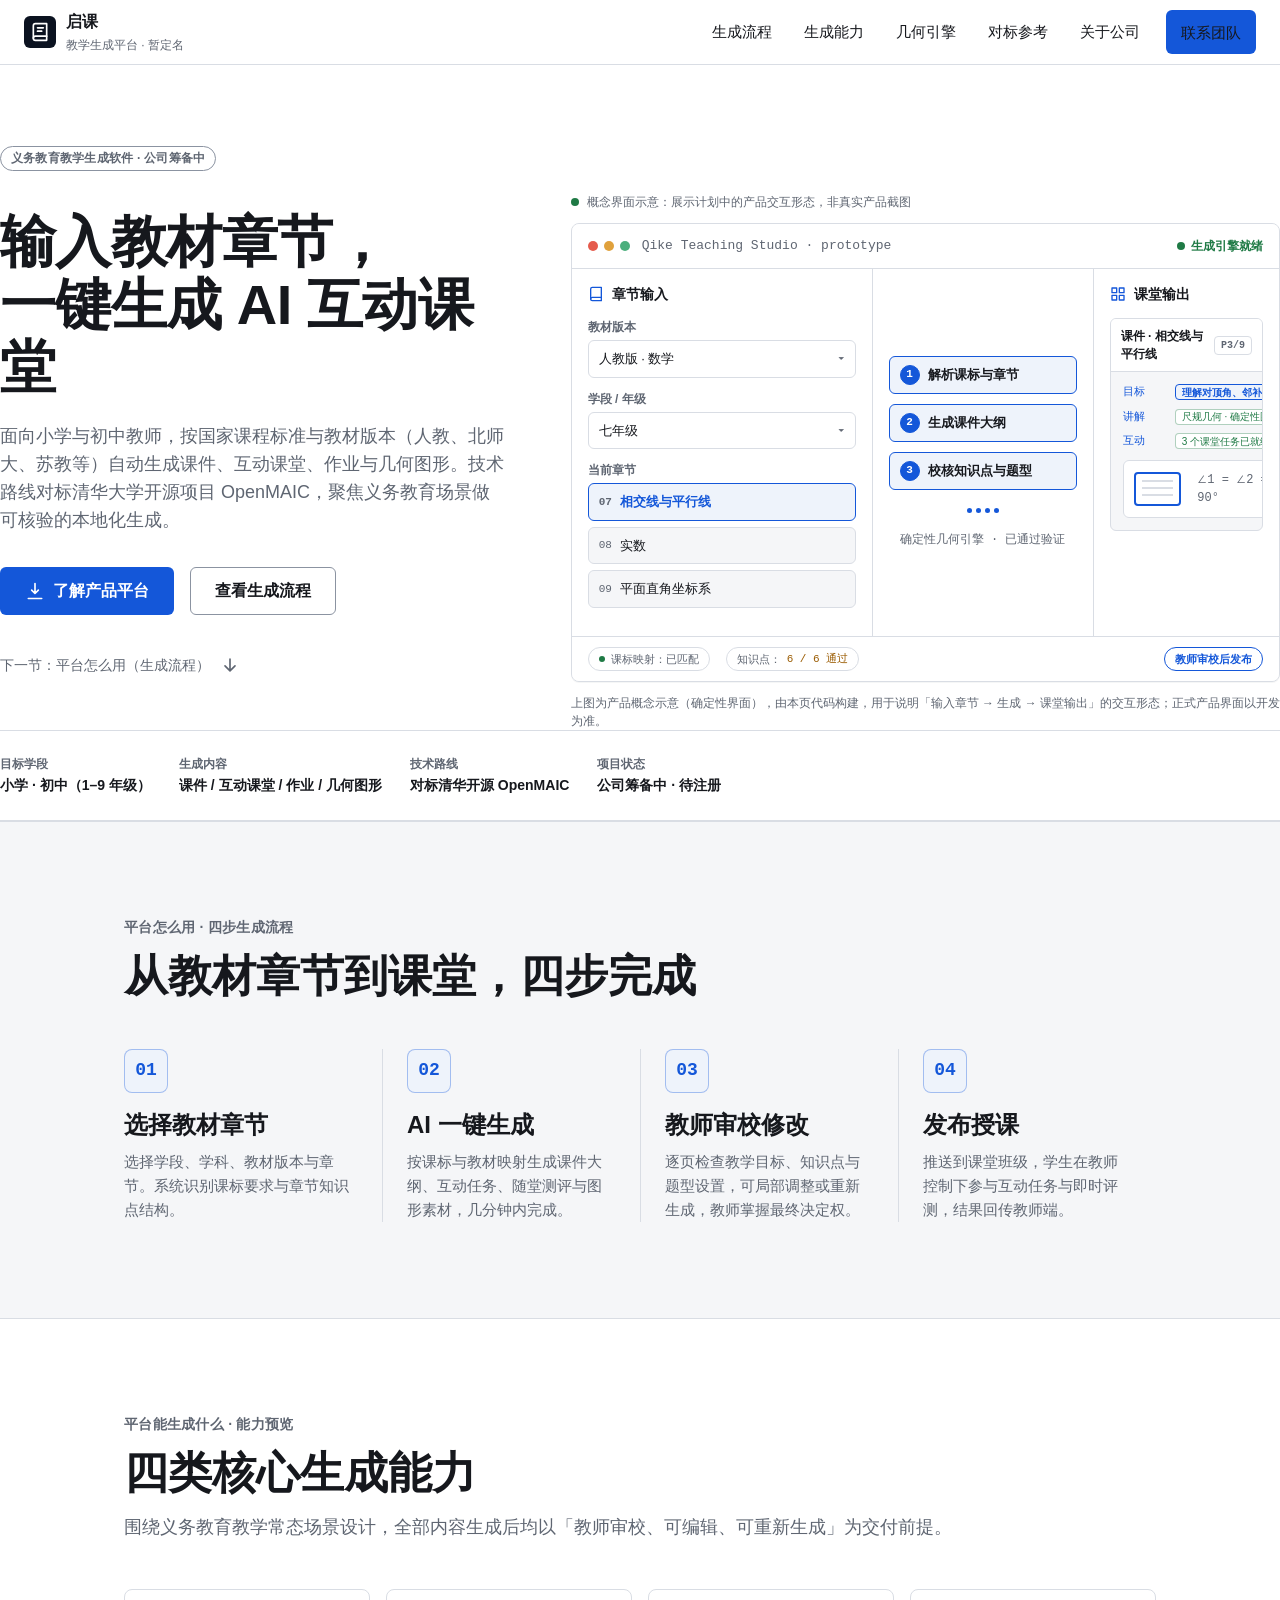
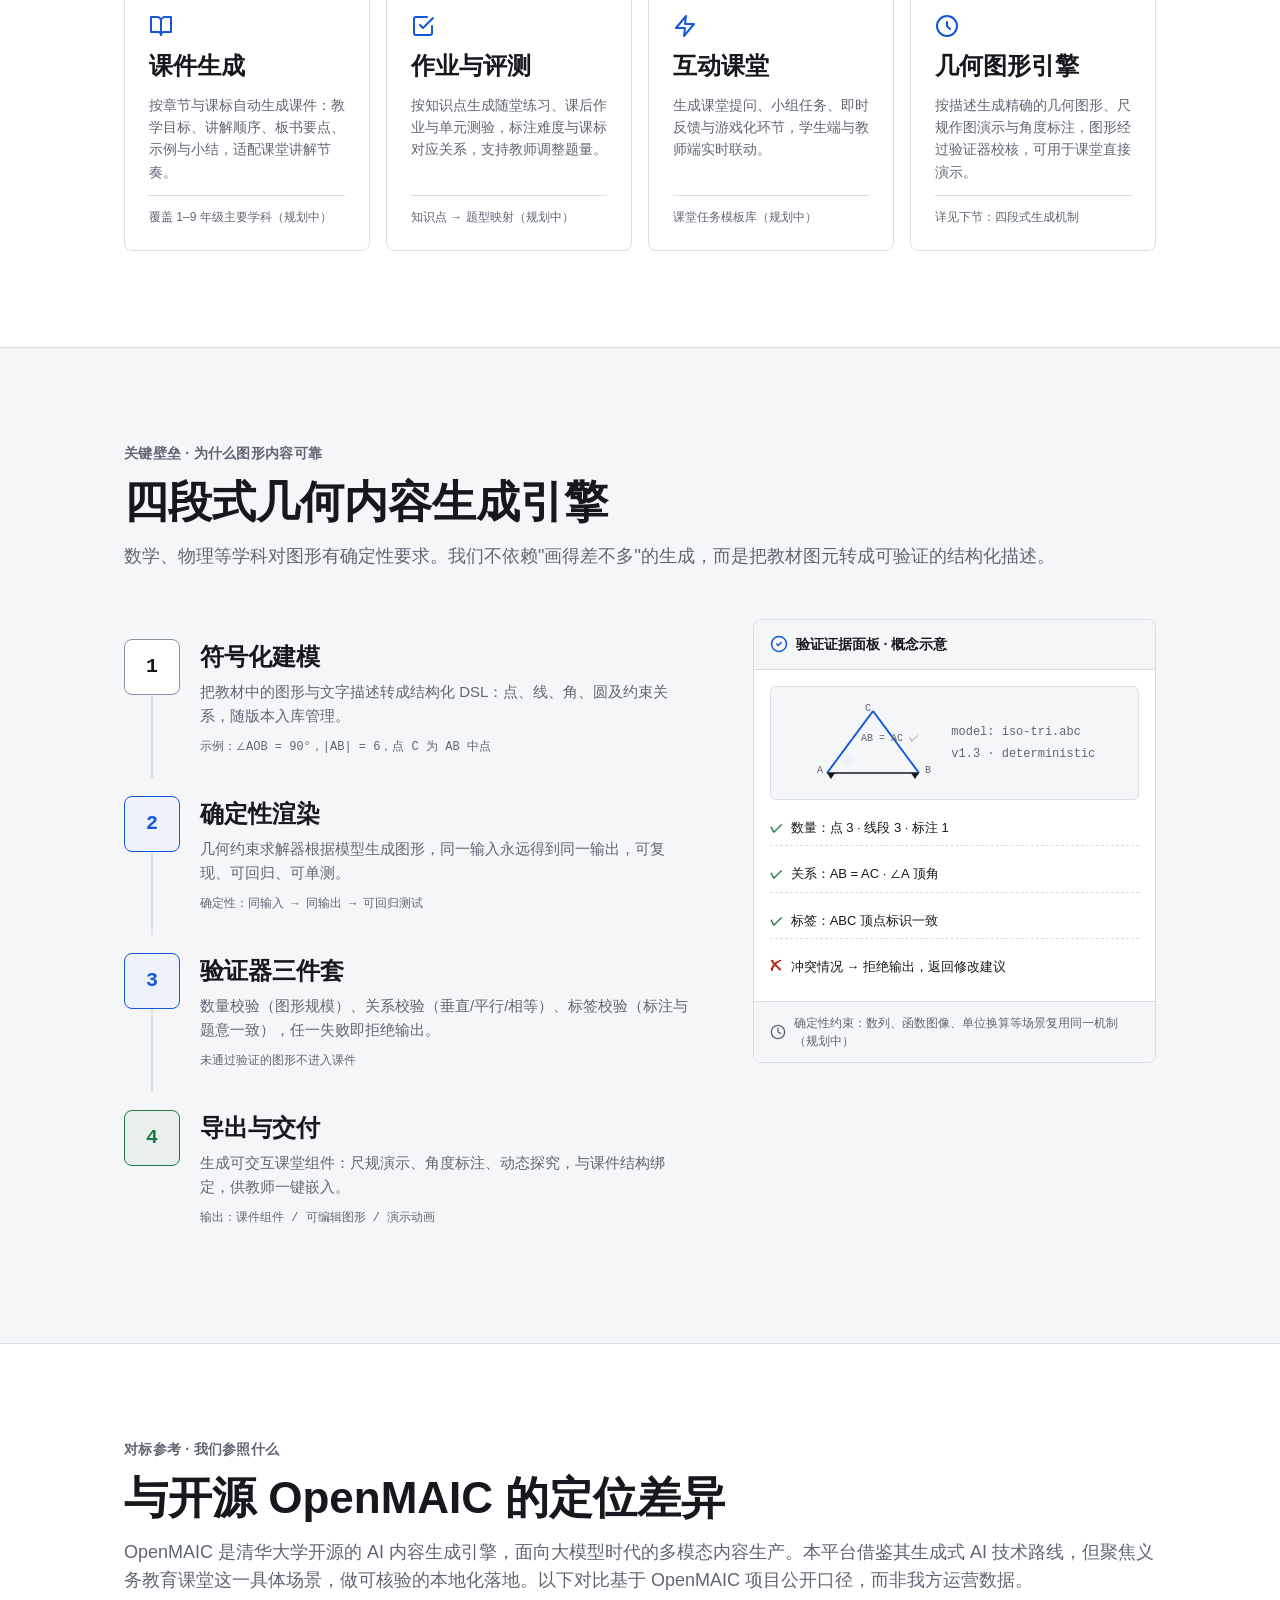
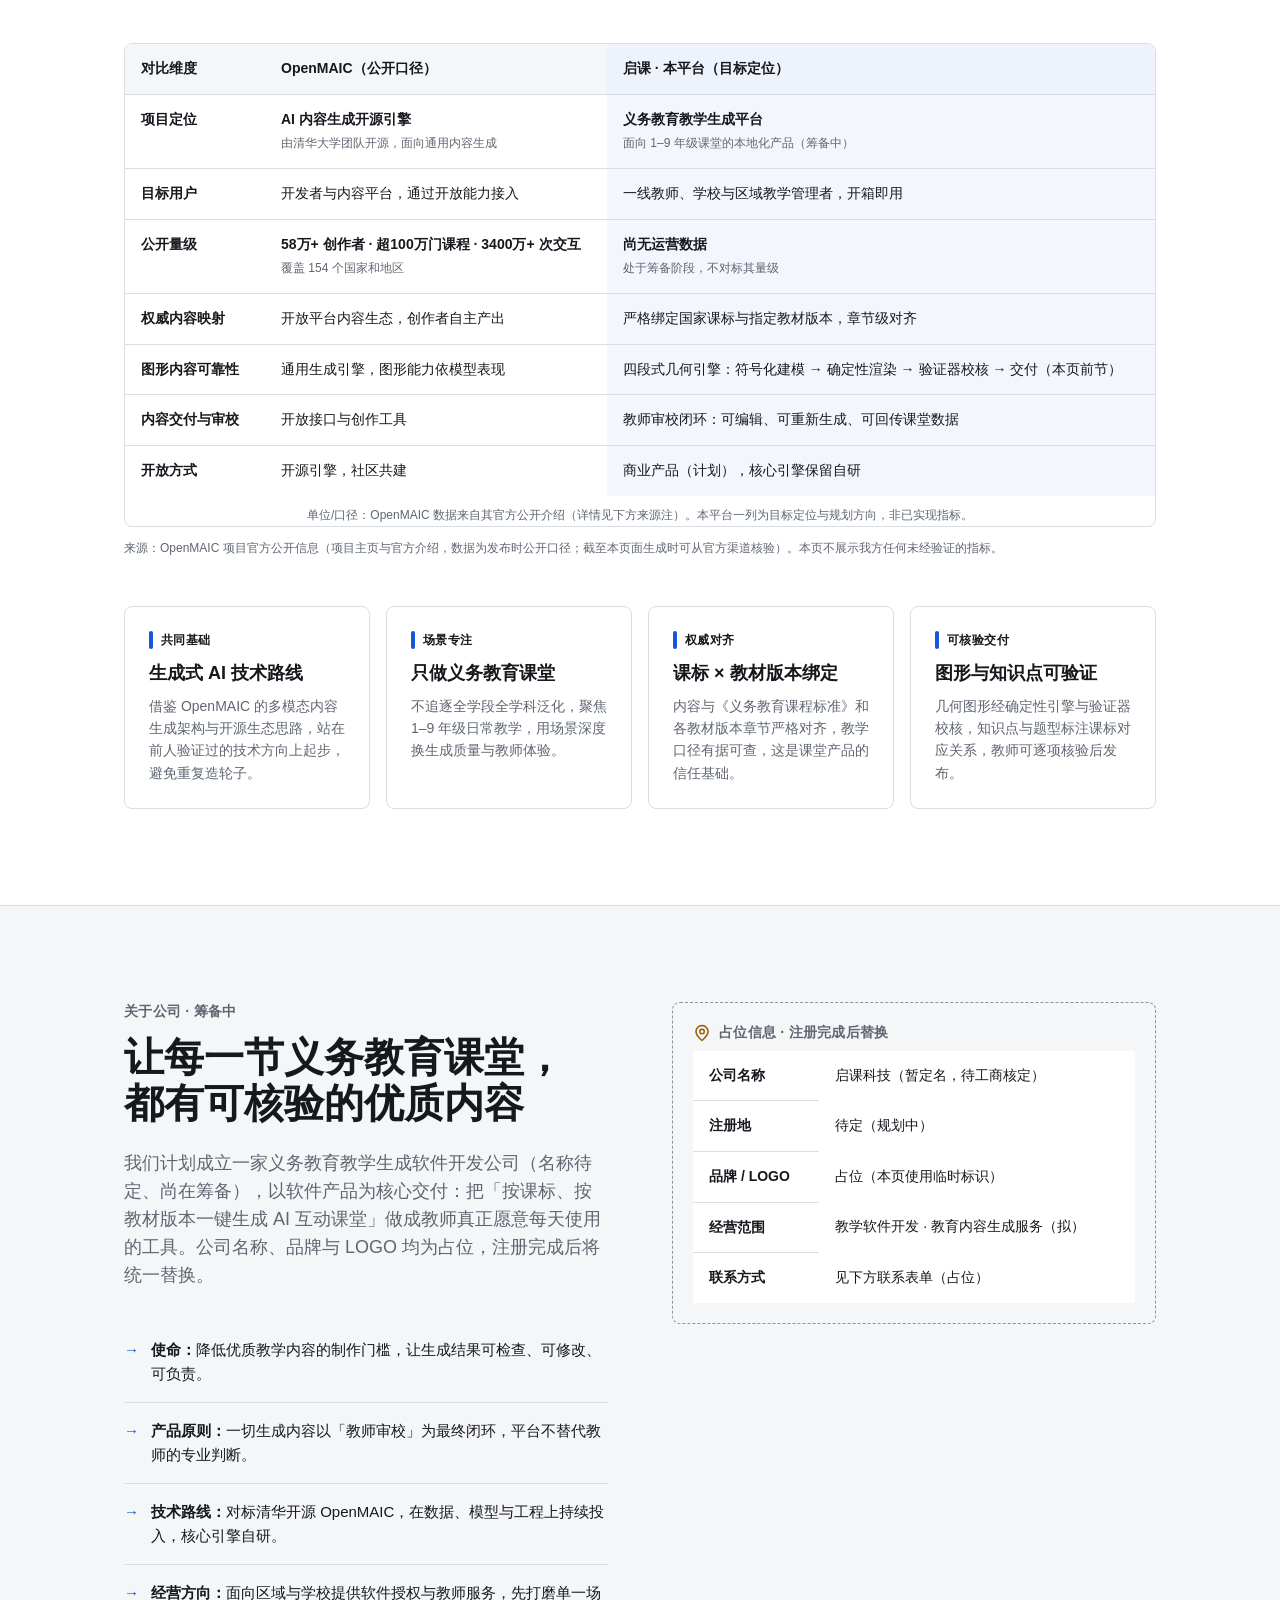
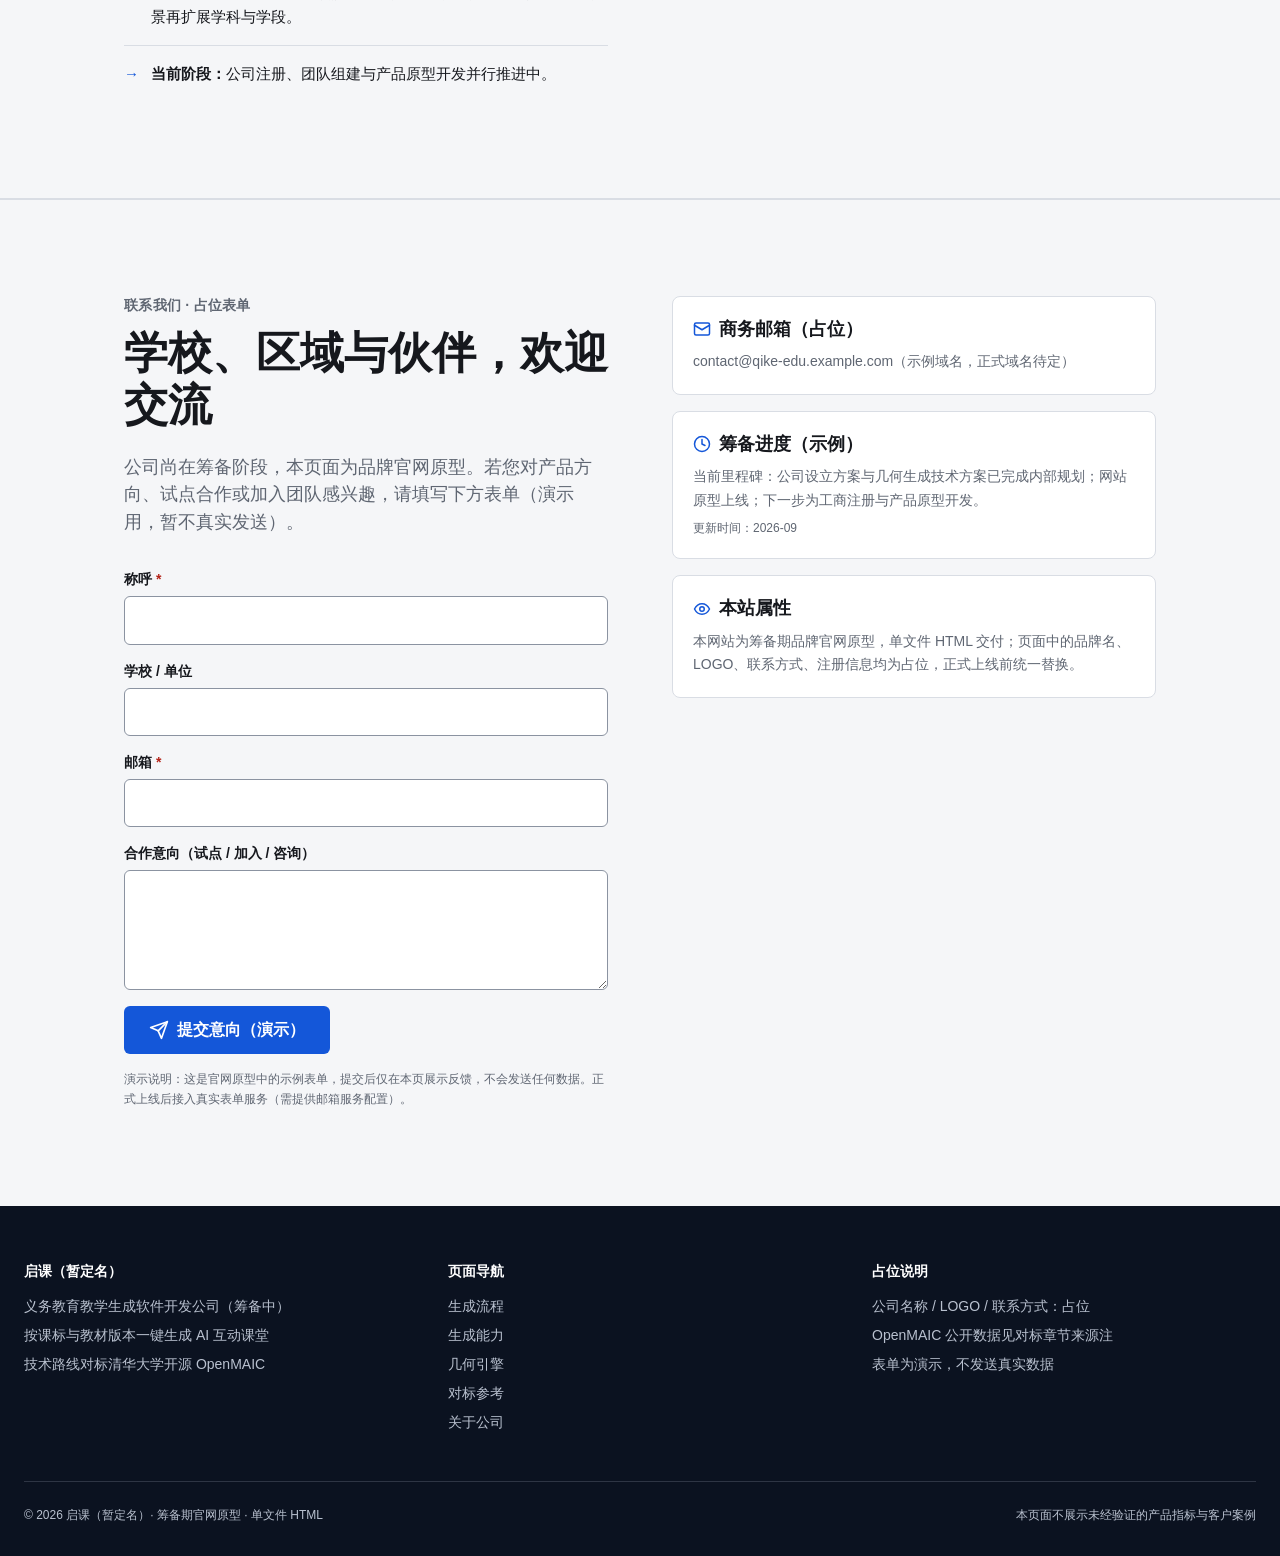
==== src/index.html @ 184b1b46 "Add website: responsive education content generation company homepage (single-file HTML)" ====
<!DOCTYPE html>
<html lang="zh-CN">
<head>
<meta charset="utf-8">
<meta name="viewport" content="width=device-width, initial-scale=1">
<meta name="description" content="面向义务教育阶段的教学生成软件公司（筹备中）：按课标与教材版本一键生成 AI 互动课堂与教学内容，对标清华大学开源 OpenMAIC。本页面为公司品牌官网原型。">
<link rel="icon" href="[data-uri]">
<title>启课 · 义务教育教学生成平台（暂定名）</title>
<style>
/* ============================================================
   科技证据风 · Technology Evidence System
   浅色表面 / 深色文字 / 单一行动色 / 4px 刻度 / 圆角<=8px
   ============================================================ */
:root{
  --canvas:#ffffff;
  --canvas-subtle:#f5f6f8;
  --canvas-tint:#eef3fb;
  --canvas-inverse:#0b1220;
  --text:#16181d;
  --text-muted:#5f6672;
  --text-inverse:#ffffff;
  --line:#d9dde4;
  --line-strong:#8b93a1;
  --action:#1457d9;
  --action-hover:#0f47b7;
  --focus:#005fcc;
  --info:#1769aa;
  --success:#1f7a45;
  --danger:#b42318;
  --warning:#9a5b00;
  --reading:720px;
  --content:1080px;
  --wide:1280px;
  --r-sm:4px;
  --r-md:8px;
  --mono:"SFMono-Regular",Consolas,"Liberation Mono",Menlo,monospace;
  --sans:-apple-system,BlinkMacSystemFont,"Segoe UI","PingFang SC","Hiragino Sans GB","Microsoft YaHei","Noto Sans SC",sans-serif;
}
*{box-sizing:border-box;}
html{scroll-behavior:smooth;}
html:focus-within{scroll-behavior:smooth;}
body{
  margin:0;
  font-family:var(--sans);
  font-size:16px;
  line-height:1.5;
  color:var(--text);
  background:var(--canvas);
  letter-spacing:0;
}
body.menu-locked{overflow:hidden;}
img,svg{display:block;max-width:100%;}
a{color:var(--action);text-decoration:underline;text-underline-offset:3px;}
a:hover{color:var(--action-hover);}
:focus-visible{outline:3px solid var(--focus);outline-offset:2px;border-radius:2px;}
.skip-link{
  position:absolute;left:16px;top:-64px;z-index:200;
  background:var(--canvas-inverse);color:var(--text-inverse);
  padding:12px 20px;border-radius:var(--r-sm);
  text-decoration:none;font-size:14px;font-weight:600;
}
.skip-link:focus{top:12px;color:var(--text-inverse);}
.container{width:100%;max-width:var(--content);margin:0 auto;padding:0 24px;}
.container-wide{width:100%;max-width:var(--wide);margin:0 auto;padding:0 24px;}
.container-reading{width:100%;max-width:var(--reading);margin:0 auto;padding:0 24px;}
section{scroll-margin-top:88px;}
.note-tag{
  display:inline-block;font-size:12px;line-height:1.4;font-weight:600;
  color:var(--text-muted);border:1px solid var(--line-strong);
  border-radius:999px;padding:3px 10px;letter-spacing:.02em;
}
h1,h2,h3,h4,p{margin:0;}
h1{font-size:56px;line-height:1.12;font-weight:700;letter-spacing:-.01em;}
h2{font-size:44px;line-height:1.16;font-weight:700;}
h3{font-size:24px;line-height:1.3;font-weight:600;}
h4{font-size:18px;line-height:1.4;font-weight:600;}
.lead{font-size:18px;line-height:1.55;color:var(--text-muted);}
.label{font-size:14px;line-height:1.4;font-weight:600;color:var(--text-muted);letter-spacing:.02em;}
.meta{font-size:14px;line-height:1.5;color:var(--text-muted);}
.footnote{font-size:12px;line-height:1.65;color:var(--text-muted);}
.section-head{margin-bottom:48px;}
.section-head .label{margin-bottom:12px;display:block;}
.btn{
  display:inline-flex;align-items:center;justify-content:center;gap:8px;
  min-height:48px;padding:12px 24px;border-radius:6px;
  font-size:16px;font-weight:600;line-height:1;
  text-decoration:none;cursor:pointer;border:1.5px solid transparent;
  transition:background-color .15s ease,border-color .15s ease,color .15s ease;
}
.btn-primary{background:var(--action);color:#fff;}
.btn-primary:hover{background:var(--action-hover);color:#fff;}
.btn-secondary{
  background:transparent;color:var(--text);border-color:var(--line-strong);
}
.btn-secondary:hover{border-color:var(--text);background:var(--canvas-subtle);color:var(--text);}
.btn:focus-visible{outline:3px solid var(--focus);outline-offset:2px;}
.btn[disabled]{opacity:.55;cursor:not-allowed;}
.icon{width:20px;height:20px;flex:none;}

/* ---------- 全局导航 ---------- */
.site-header{
  position:sticky;top:0;z-index:100;
  background:rgba(255,255,255,.92);
  border-bottom:1px solid var(--line);
  backdrop-filter:saturate(1.4) blur(6px);
}
.nav-row{display:flex;align-items:center;gap:24px;min-height:64px;}
.brand{display:inline-flex;align-items:center;gap:10px;text-decoration:none;color:var(--text);font-weight:700;font-size:16px;}
.brand-mark{width:32px;height:32px;border-radius:6px;background:var(--canvas-inverse);color:#fff;display:inline-flex;align-items:center;justify-content:center;flex:none;}
.brand .dash{display:block;font-size:12px;color:var(--text-muted);font-weight:500;margin-top:2px;}
.nav-links{display:flex;align-items:center;gap:4px;margin-left:auto;}
.nav-links a{
  display:inline-flex;align-items:center;min-height:44px;padding:0 14px;
  color:var(--text);text-decoration:none;font-size:15px;font-weight:500;border-radius:6px;
}
.nav-links a:hover{background:var(--canvas-subtle);color:var(--text);}
.nav-links a.current{color:var(--action);font-weight:600;}
.nav-cta{margin-left:8px;}
.nav-burger{
  display:none;margin-left:auto;width:44px;height:44px;align-items:center;justify-content:center;
  border:1px solid var(--line-strong);border-radius:6px;background:var(--canvas);cursor:pointer;
}
.nav-burger[aria-expanded="true"]{background:var(--canvas-subtle);}

/* ---------- Hero ---------- */
.hero{background:var(--canvas);border-bottom:1px solid var(--line);}
.hero-band{padding:80px 0 24px;}
.hero-kicker{margin-bottom:20px;}
.hero-grid{display:grid;grid-template-columns:minmax(0,5fr) minmax(0,7fr);gap:64px;align-items:start;}
.hero-copy h1{margin:20px 0 24px;}
.hero-copy .lead{max-width:540px;margin-bottom:32px;}
.hero-actions{display:flex;flex-wrap:wrap;gap:16px;margin-bottom:40px;}
.hero-next{
  display:flex;align-items:center;gap:10px;
  color:var(--text-muted);text-decoration:none;font-size:14px;font-weight:500;
}
.hero-next:hover{color:var(--action);}
.hero-next .icon{transition:transform .15s ease;}
.hero-next:hover .icon{transform:translateY(2px);}
.hero-facts{display:flex;flex-wrap:wrap;gap:12px 28px;padding-top:24px;border-top:1px solid var(--line);}
.fact-item .fact-k{font-size:12px;color:var(--text-muted);font-weight:600;}
.fact-item .fact-v{font-size:14px;font-weight:600;margin-top:2px;}

/* ---------- 概念工作台 ---------- */
.product-proof{margin-top:48px;}
.proof-note{
  display:flex;align-items:center;gap:8px;margin-bottom:12px;
  font-size:12px;color:var(--text-muted);
}
.proof-note .dot{width:8px;height:8px;border-radius:50%;background:var(--success);flex:none;}
.workbench{
  border:1px solid var(--line);border-radius:8px;overflow:hidden;
  background:var(--canvas-subtle);box-shadow:0 1px 0 rgba(22,24,29,.04);
}
.wb-titlebar{
  display:flex;align-items:center;gap:12px;padding:12px 16px;
  background:var(--canvas);border-bottom:1px solid var(--line);
}
.wb-dots{display:flex;gap:6px;}
.wb-dots i{width:10px;height:10px;border-radius:50%;background:var(--line);}
.wb-dots i:first-child{background:#e55b4c;}
.wb-dots i:nth-child(2){background:#e0a13c;}
.wb-dots i:nth-child(3){background:#4caf7d;}
.wb-title{font-size:13px;color:var(--text-muted);font-family:var(--mono);}
.wb-status{margin-left:auto;display:inline-flex;align-items:center;gap:6px;font-size:12px;font-weight:600;color:var(--success);}
.wb-status .dot{width:8px;height:8px;border-radius:50%;background:var(--success);}
.wb-body{display:grid;grid-template-columns:minmax(0,300px) minmax(0,220px) minmax(0,1fr);gap:1px;background:var(--line);}
.wb-pane{background:var(--canvas);padding:16px;min-width:0;}
.wb-pane h4{font-size:14px;margin-bottom:14px;display:flex;align-items:center;gap:8px;}
.wb-pane h4 .icon{width:16px;height:16px;color:var(--action);}
.field{margin-bottom:12px;}
.field label{display:block;font-size:12px;font-weight:600;color:var(--text-muted);margin-bottom:4px;}
.field .box{
  display:flex;align-items:center;justify-content:space-between;gap:8px;
  border:1px solid var(--line);border-radius:6px;padding:8px 10px;
  font-size:13px;background:var(--canvas);
}
.field .box .chev{color:var(--text-muted);font-family:var(--mono);}
.list-fill{display:flex;flex-direction:column;gap:6px;}
.list-fill .item{
  border:1px solid var(--line);border-radius:6px;padding:8px 10px;
  font-size:13px;display:flex;align-items:center;gap:8px;background:var(--canvas-subtle);
}
.list-fill .item.active{border-color:var(--action);background:var(--canvas-tint);font-weight:600;color:var(--action);}
.list-fill .item .num{font-family:var(--mono);font-size:11px;color:var(--text-muted);}
.wb-center{display:flex;flex-direction:column;justify-content:center;gap:10px;}
.gen-step{display:flex;align-items:center;gap:8px;font-size:13px;border:1.5px dashed var(--line-strong);border-radius:6px;padding:8px 10px;color:var(--text-muted);}
.gen-step.active{border-style:solid;border-color:var(--action);background:var(--canvas-tint);color:var(--text);font-weight:600;}
.gen-step .k{width:20px;height:20px;border-radius:50%;background:var(--canvas);border:1px solid var(--line-strong);display:inline-flex;align-items:center;justify-content:center;font-size:11px;font-family:var(--mono);flex:none;}
.gen-step.active .k{background:var(--action);border-color:var(--action);color:#fff;}
.gen-pulse{
  display:flex;align-items:center;justify-content:center;gap:4px;padding:8px 0;
}
.gen-pulse i{width:5px;height:5px;border-radius:50%;background:var(--action);animation:pl 1.2s infinite ease-in-out;}
.gen-pulse i:nth-child(2){animation-delay:.15s;}
.gen-pulse i:nth-child(3){animation-delay:.3s;}
.gen-pulse i:nth-child(4){animation-delay:.45s;}
@keyframes pl{0%,80%,100%{opacity:.25;transform:scale(.8);}40%{opacity:1;transform:scale(1.1);}}
.gen-spec{font-size:12px;color:var(--text-muted);display:flex;align-items:center;gap:6px;justify-content:center;font-family:var(--mono);}
.slide-card{border:1px solid var(--line);border-radius:6px;overflow:hidden;background:var(--canvas-subtle);}
.slide-head{display:flex;align-items:center;gap:8px;padding:8px 10px;border-bottom:1px solid var(--line);background:var(--canvas);font-size:12px;font-weight:600;}
.slide-head .tag{font-size:10px;font-family:var(--mono);color:var(--text-muted);border:1px solid var(--line);border-radius:4px;padding:1px 6px;margin-left:auto;}
.slide-body{padding:12px;display:grid;gap:8px;}
.slide-row{display:flex;align-items:center;gap:8px;font-size:12px;}
.slide-row .p{font-family:var(--mono);font-size:11px;color:var(--action);width:44px;flex:none;}
.slide-bar{flex:1;height:16px;border-radius:4px;display:flex;align-items:center;padding:0 6px;font-size:10px;color:var(--text-muted);border:1px solid var(--line);background:var(--canvas);overflow:hidden;white-space:nowrap;text-overflow:ellipsis;}
.slide-bar.ok{color:var(--success);border-color:rgba(31,122,69,.35);}
.slide-bar.act{border-color:var(--action);color:var(--action);font-weight:600;background:var(--canvas-tint);}
.slide-fig{margin-top:2px;border:1px solid var(--line);background:var(--canvas);border-radius:6px;padding:10px;display:flex;align-items:center;justify-content:center;gap:16px;}
.slide-fig .prim{width:52px;height:34px;border:2px solid var(--action);border-radius:4px;position:relative;}
.slide-fig .prim::after{content:"";position:absolute;left:6px;top:6px;right:6px;height:2px;background:var(--line);box-shadow:0 7px 0 var(--line),0 14px 0 var(--line);}
.slide-fig .angle{color:var(--text-muted);font-size:12px;font-family:var(--mono);}
.wb-foot{
  display:flex;align-items:center;gap:16px;padding:10px 16px;background:var(--canvas);
  border-top:1px solid var(--line);font-size:12px;color:var(--text-muted);
}
.wb-foot .pill{display:inline-flex;align-items:center;gap:6px;border:1px solid var(--line);border-radius:999px;padding:3px 10px;font-size:11px;}
.wb-foot .pill .ok-dot{width:6px;height:6px;border-radius:50%;background:var(--success);}
.wb-foot .pill .warn{color:var(--warning);font-family:var(--mono);}
.wb-foot .grow{flex:1;}
.proof-caption{margin-top:12px;font-size:12px;color:var(--text-muted);}

/* ---------- 通用 band ---------- */
.band{padding:96px 0;}
.band-subtle{background:var(--canvas-subtle);border-top:1px solid var(--line);border-bottom:1px solid var(--line);}
.band-inverse{background:var(--canvas-inverse);color:var(--text-inverse);}
.band-inverse .label,.band-inverse .meta,.band-inverse .lead,.band-inverse .footnote{color:#b9c1cf;}
.band-inverse h2{color:#fff;}

/* ---------- 工作流 ---------- */
.steps{display:grid;grid-template-columns:repeat(4,minmax(0,1fr));gap:0;counter-reset:step;}
.step{
  position:relative;padding:0 24px;border-left:1px solid var(--line);
}
.step:first-child{border-left:none;padding-left:0;}
.step .step-num{
  display:inline-flex;align-items:center;justify-content:center;
  width:44px;height:44px;border-radius:8px;background:var(--canvas-tint);
  border:1px solid rgba(20,87,217,.35);color:var(--action);
  font-size:18px;font-weight:700;font-family:var(--mono);margin-bottom:16px;
}
.step h3{margin:0 0 10px;}
.step p{margin:0;color:var(--text-muted);font-size:15px;line-height:1.6;}
.step-arrow{display:none;}

/* ---------- 能力卡 ---------- */
.cards{display:grid;grid-template-columns:repeat(4,minmax(0,1fr));gap:16px;}
.card{
  border:1px solid var(--line);border-radius:8px;background:var(--canvas);
  padding:24px;display:flex;flex-direction:column;gap:12px;
}
.card .icon{width:24px;height:24px;color:var(--action);}
.card h3{margin:0;}
.card p{margin:0;font-size:14px;line-height:1.6;color:var(--text-muted);flex:1;}
.card .card-meta{font-size:12px;color:var(--text-muted);border-top:1px solid var(--line);padding-top:12px;}

/* ---------- 几何引擎 ---------- */
.engine-grid{display:grid;grid-template-columns:minmax(0,7fr) minmax(0,5fr);gap:64px;align-items:start;}
.pipeline{display:flex;flex-direction:column;gap:0;}
.pipe{
  position:relative;display:grid;grid-template-columns:56px minmax(0,1fr);gap:20px;
  padding:20px 0;
}
.pipe::before{content:"";position:absolute;left:27px;top:56px;bottom:-2px;width:2px;background:var(--line);}
.pipe:last-child::before{display:none;}
.pipe .pn{
  width:56px;height:56px;border-radius:8px;background:var(--canvas);
  border:1.5px solid var(--line-strong);display:inline-flex;align-items:center;justify-content:center;
  font-size:20px;font-weight:700;font-family:var(--mono);color:var(--text);z-index:1;
}
.pipe .pn.ok{border-color:var(--success);color:var(--success);background:rgba(31,122,69,.06);}
.pipe .pn.sys{border-color:var(--action);color:var(--action);background:var(--canvas-tint);}
.pipe h3{margin:2px 0 8px;}
.pipe p{margin:0;color:var(--text-muted);font-size:15px;line-height:1.6;max-width:520px;}
.pipe .pipe-meta{margin-top:10px;font-size:12px;color:var(--text-muted);font-family:var(--mono);}
.evidence-panel{
  border:1px solid var(--line);border-radius:8px;overflow:hidden;background:var(--canvas);
}
.evidence-panel .ep-head{
  display:flex;align-items:center;gap:8px;padding:14px 16px;border-bottom:1px solid var(--line);
  background:var(--canvas-subtle);font-size:14px;font-weight:600;
}
.evidence-panel .ep-head .icon{width:18px;height:18px;color:var(--action);}
.ep-body{padding:16px;display:flex;flex-direction:column;gap:10px;}
.geo-demo{border:1px solid var(--line);border-radius:6px;background:var(--canvas-subtle);padding:14px;display:flex;align-items:center;justify-content:center;gap:18px;}
.geo-demo svg{flex:none;}
.geo-meta{font-family:var(--mono);font-size:12px;color:var(--text-muted);display:flex;flex-direction:column;gap:4px;}
.geo-check{display:flex;align-items:center;gap:8px;font-size:13px;padding:8px 0;border-bottom:1px dashed var(--line);}
.geo-check:last-child{border-bottom:none;}
.geo-check .ok{color:var(--success);font-weight:700;flex:none;}
.geo-check .ko{color:var(--danger);font-weight:700;flex:none;}
.ep-foot{padding:12px 16px;border-top:1px solid var(--line);background:var(--canvas-subtle);font-size:12px;color:var(--text-muted);display:flex;align-items:center;gap:8px;}

/* ---------- 基准对比 ---------- */
.compare-wrap{overflow-x:auto;border:1px solid var(--line);border-radius:8px;}
.compare{width:100%;border-collapse:collapse;min-width:860px;background:var(--canvas);}
.compare th,.compare td{
  padding:14px 16px;text-align:left;vertical-align:top;
  border-bottom:1px solid var(--line);font-size:14px;line-height:1.55;
}
.compare thead th{background:var(--canvas-subtle);font-weight:600;font-size:14px;}
.compare thead th.col-diff{background:var(--canvas-tint);}
.compare td.dim{font-weight:600;color:var(--text);width:140px;background:var(--canvas-subtle);}
.compare tbody tr:last-child th,.compare tbody tr:last-child td{border-bottom:none;}
.compare td.col-diff{background:rgba(20,87,217,.05);}
.compare .cmp-name{display:block;font-weight:600;margin-bottom:2px;}
.compare .cmp-tag{font-size:12px;color:var(--text-muted);font-weight:500;}
.scroll-hint{display:none;font-size:12px;color:var(--text-muted);margin-top:10px;}
.compare-src{margin-top:12px;}

/* ---------- 差异化四列 ---------- */
.diff-grid{display:grid;grid-template-columns:repeat(4,minmax(0,1fr));gap:16px;margin-top:48px;}
.diff-card{border:1px solid var(--line);border-radius:8px;padding:24px;background:var(--canvas);}
.diff-card .diff-k{font-size:12px;font-weight:700;letter-spacing:.04em;margin-bottom:12px;display:flex;align-items:center;gap:8px;}
.diff-card .diff-k .bar{width:4px;height:18px;border-radius:2px;background:var(--action);}
.diff-card h4{margin:0 0 8px;}
.diff-card p{margin:0;font-size:14px;line-height:1.6;color:var(--text-muted);}

/* ---------- 公司 band ---------- */
.company-band{padding:96px 0;}
.company-grid{display:grid;grid-template-columns:minmax(0,6fr) minmax(0,6fr);gap:64px;}
.company-copy .lead{margin-bottom:32px;}
.pill-list{list-style:none;margin:0;padding:0;display:flex;flex-direction:column;gap:0;}
.pill-list li{
  display:flex;gap:12px;padding:16px 0;border-bottom:1px solid var(--line);
  font-size:15px;line-height:1.6;
}
.pill-list li:last-child{border-bottom:none;}
.pill-list .mark{color:var(--action);font-weight:700;flex:none;}
.pill-list b{font-weight:600;}
.place-box{border:1px dashed var(--line-strong);border-radius:8px;padding:20px;background:var(--canvas-subtle);}
.place-box .label{margin-bottom:8px;display:flex;align-items:center;gap:8px;}
.place-box .icon{width:18px;height:18px;color:var(--warning);}

/* ---------- 联系 ---------- */
.contact-band{background:var(--canvas-subtle);border-top:1px solid var(--line);}
.contact-grid{display:grid;grid-template-columns:minmax(0,6fr) minmax(0,6fr);gap:64px;align-items:start;}
.form{display:flex;flex-direction:column;gap:16px;}
.f-group{display:flex;flex-direction:column;gap:6px;}
.f-group label{font-size:14px;font-weight:600;}
.f-group .req{color:var(--danger);}
.f-group input,.f-group textarea{
  width:100%;font-family:var(--sans);font-size:16px;line-height:1.4;
  padding:12px 14px;border:1.5px solid var(--line-strong);border-radius:6px;
  background:var(--canvas);color:var(--text);min-height:48px;
}
.f-group textarea{min-height:120px;resize:vertical;}
.f-group input:focus,.f-group textarea:focus{outline:none;border-color:var(--focus);box-shadow:0 0 0 3px rgba(0,95,204,.18);}
.f-group .err-msg{display:none;font-size:13px;color:var(--danger);}
.f-group.invalid input,.f-group.invalid textarea{border-color:var(--danger);}
.f-group.invalid .err-msg{display:block;}
.form-status[role="status"]{display:none;padding:14px 16px;border-radius:6px;font-size:14px;font-weight:600;}
.form-status.ok{display:block;background:rgba(31,122,69,.08);border:1px solid rgba(31,122,69,.4);color:var(--success);}
.form-status.err{display:block;background:rgba(180,35,24,.07);border:1px solid rgba(180,35,24,.4);color:var(--danger);}
.contact-aside{display:flex;flex-direction:column;gap:16px;}
.contact-card{border:1px solid var(--line);border-radius:8px;padding:20px;background:var(--canvas);}
.contact-card h4{margin:0 0 8px;display:flex;align-items:center;gap:8px;}
.contact-card .icon{width:18px;height:18px;color:var(--action);}
.contact-card p{margin:0;font-size:14px;color:var(--text-muted);line-height:1.7;}
.contact-card .mono{font-family:var(--mono);color:var(--text);}

/* ---------- footer ---------- */
.site-footer{background:var(--canvas-inverse);color:#b9c1cf;padding:56px 0 32px;font-size:14px;}
.site-footer .f-grid{display:grid;grid-template-columns:repeat(3,minmax(0,1fr));gap:40px;}
.site-footer h4{color:#fff;margin:0 0 14px;font-size:14px;}
.site-footer ul{list-style:none;margin:0;padding:0;display:flex;flex-direction:column;gap:8px;}
.site-footer a{color:#b9c1cf;text-decoration:none;}
.site-footer a:hover{color:#fff;}
.f-bottom{margin-top:48px;padding-top:24px;border-top:1px solid rgba(185,193,207,.2);display:flex;flex-wrap:wrap;gap:12px;justify-content:space-between;font-size:12px;}

/* ---------- 移动菜单 ---------- */
.mobile-menu{
  display:none;position:fixed;inset:64px 0 0 0;z-index:120;
  background:var(--canvas);border-top:1px solid var(--line);
  overflow-y:auto;padding:24px;
}
.mobile-menu.open{display:grid;gap:4px;align-content:start;}
.mobile-menu a{
  display:flex;align-items:center;min-height:48px;padding:0 12px;border-radius:6px;
  font-size:17px;font-weight:600;color:var(--text);text-decoration:none;
}
.mobile-menu a:hover{background:var(--canvas-subtle);}
.mobile-menu .m-cta{margin-top:16px;}

/* ---------- 媒体查询 ---------- */
@media (max-width:1024px){
  .hero-grid{grid-template-columns:1fr;gap:40px;}
  .engine-grid{grid-template-columns:1fr;gap:40px;}
  .company-grid,.contact-grid{grid-template-columns:1fr;gap:48px;}
  .steps{grid-template-columns:repeat(2,minmax(0,1fr));row-gap:40px;}
  .step:nth-child(3){border-left:none;padding-left:0;}
  .cards{grid-template-columns:repeat(2,minmax(0,1fr));}
  .diff-grid{grid-template-columns:repeat(2,minmax(0,1fr));}
}
@media (max-width:767px){
  h1{font-size:40px;line-height:1.15;}
  h2{font-size:32px;line-height:1.2;}
  h3{font-size:20px;}
  .lead{font-size:17px;}
  .band{padding:72px 0;}
  .container,.container-wide{padding:0 20px;}
  .hero-band{padding:56px 0 0;}
  .hero-actions{flex-direction:column;align-items:stretch;}
  .hero-actions .btn{justify-content:center;}
  .nav-links{display:none;}
  .nav-burger{display:inline-flex;}
  .wb-body{grid-template-columns:1fr;}
  .wb-center{flex-direction:row;flex-wrap:wrap;justify-content:flex-start;}
  .gen-step{flex:1 1 46%;}
  .steps{grid-template-columns:1fr;row-gap:0;}
  .step{border-left:none;border-top:1px solid var(--line);padding:24px 0 0;margin-top:8px;}
  .step:first-child{border-top:none;margin-top:0;padding-top:0;}
  .step .step-num{width:40px;height:40px;font-size:16px;margin-bottom:12px;}
  .cards{grid-template-columns:1fr;}
  .diff-grid{grid-template-columns:1fr;margin-top:40px;}
  .scroll-hint{display:flex;align-items:center;gap:6px;}
  .compare th,.compare td{padding:12px;font-size:13px;}
  .compare td.dim{width:110px;}
  .contact-grid{gap:40px;}
  .site-footer .f-grid{grid-template-columns:1fr;gap:28px;}
}
@media (min-width:2560px){
  body{zoom:1.08;}
}
@media (prefers-reduced-motion:reduce){
  html{scroll-behavior:auto;}
  *,*::before,*::after{animation:none!important;transition:none!important;}
}
</style>
</head>
<body>
<a class="skip-link" href="#main">跳到主要内容</a>

<!-- ======================= 导航 ======================= -->
<header class="site-header">
  <div class="container-wide nav-row">
    <a class="brand" href="#hero" aria-label="启课（暂定品牌名）首页">
      <span class="brand-mark" aria-hidden="true">
        <svg width="20" height="20" viewBox="0 0 24 24" fill="none" stroke="currentColor" stroke-width="2" stroke-linecap="round" stroke-linejoin="round"><path d="M4 19.5A2.5 2.5 0 0 1 6.5 17H20"/><path d="M6.5 2H20v20H6.5A2.5 2.5 0 0 1 4 19.5v-15A2.5 2.5 0 0 1 6.5 2z"/><path d="M9 7h7M9 11h5"/></svg>
      </span>
      <span>启课<span class="dash">教学生成平台 · 暂定名</span></span>
    </a>
    <nav class="nav-links" aria-label="主导航">
      <a href="#workflow">生成流程</a>
      <a href="#capabilities">生成能力</a>
      <a href="#geometry-engine">几何引擎</a>
      <a href="#benchmark">对标参考</a>
      <a href="#company">关于公司</a>
      <a class="btn btn-primary nav-cta" href="#contact">联系团队</a>
    </nav>
    <button class="nav-burger" id="nav-burger" aria-expanded="false" aria-controls="mobile-menu" aria-label="打开菜单">
      <svg width="22" height="22" viewBox="0 0 24 24" fill="none" stroke="currentColor" stroke-width="2" stroke-linecap="round"><path d="M4 7h16M4 12h16M4 17h16"/></svg>
    </button>
  </div>
</header>

<nav class="mobile-menu" id="mobile-menu" aria-label="移动端主导航" hidden>
  <a href="#workflow">生成流程</a>
  <a href="#capabilities">生成能力</a>
  <a href="#geometry-engine">几何引擎</a>
  <a href="#benchmark">对标参考</a>
  <a href="#company">关于公司</a>
  <a class="btn btn-primary m-cta" href="#contact">联系团队</a>
</nav>

<main id="main">
<!-- ======================= 1. Hero ======================= -->
<section class="hero" id="hero" aria-labelledby="hero-title">
  <div class="container-wide hero-band">
    <div class="hero-grid">
      <div class="hero-copy">
        <span class="note-tag hero-kicker">义务教育教学生成软件 · 公司筹备中</span>
        <h1 id="hero-title">输入教材章节，<br>一键生成 AI 互动课堂</h1>
        <p class="lead">面向小学与初中教师，按国家课程标准与教材版本（人教、北师大、苏教等）自动生成课件、互动课堂、作业与几何图形。技术路线对标清华大学开源项目 OpenMAIC，聚焦义务教育场景做可核验的本地化生成。</p>
        <div class="hero-actions">
          <a class="btn btn-primary" href="#capabilities">
            <svg class="icon" viewBox="0 0 24 24" fill="none" stroke="currentColor" stroke-width="2" stroke-linecap="round" stroke-linejoin="round" aria-hidden="true"><path d="M12 3v12m0 0l-4-4m4 4l4-4"/><path d="M4 21h16"/></svg>
            了解产品平台
          </a>
          <a class="btn btn-secondary" href="#workflow">查看生成流程</a>
        </div>
        <a class="hero-next" href="#workflow">
          下一节：平台怎么用（生成流程）
          <svg class="icon" viewBox="0 0 24 24" fill="none" stroke="currentColor" stroke-width="2" stroke-linecap="round" stroke-linejoin="round" aria-hidden="true"><path d="M12 5v14m0 0l-6-6m6 6l6-6"/></svg>
        </a>
      </div>
      <div class="product-proof">
        <p class="proof-note"><span class="dot" aria-hidden="true"></span>概念界面示意：展示计划中的产品交互形态，非真实产品截图</p>
        <div class="workbench" role="img" aria-label="概念界面示意：选择教材章节后一键生成课堂内容，分为章节输入、AI 生成、课堂输出三个面板">
          <div class="wb-titlebar">
            <span class="wb-dots" aria-hidden="true"><i></i><i></i><i></i></span>
            <span class="wb-title">Qike Teaching Studio · prototype</span>
            <span class="wb-status"><span class="dot" aria-hidden="true"></span>生成引擎就绪</span>
          </div>
          <div class="wb-body">
            <!-- 输入面板 -->
            <div class="wb-pane">
              <h4><svg class="icon" viewBox="0 0 24 24" fill="none" stroke="currentColor" stroke-width="2" stroke-linecap="round" stroke-linejoin="round" aria-hidden="true"><path d="M4 19.5A2.5 2.5 0 0 1 6.5 17H20"/><path d="M6.5 2H20v20H6.5A2.5 2.5 0 0 1 4 19.5v-15A2.5 2.5 0 0 1 6.5 2z"/></svg>章节输入</h4>
              <div class="field">
                <label for="demo-version">教材版本</label>
                <div class="box" id="demo-version">人教版 · 数学 <span class="chev">▾</span></div>
              </div>
              <div class="field">
                <label>学段 / 年级</label>
                <div class="box">七年级 <span class="chev">▾</span></div>
              </div>
              <div class="field">
                <label>当前章节</label>
                <div class="list-fill">
                  <span class="item active"><span class="num">07</span>相交线与平行线</span>
                  <span class="item"><span class="num">08</span>实数</span>
                  <span class="item"><span class="num">09</span>平面直角坐标系</span>
                </div>
              </div>
            </div>
            <!-- 生成面板 -->
            <div class="wb-pane wb-center">
              <div class="gen-step active"><span class="k" aria-hidden="true">1</span>解析课标与章节</div>
              <div class="gen-step active"><span class="k" aria-hidden="true">2</span>生成课件大纲</div>
              <div class="gen-step active"><span class="k" aria-hidden="true">3</span>校核知识点与题型</div>
              <div class="gen-pulse" aria-hidden="true"><i></i><i></i><i></i><i></i></div>
              <div class="gen-spec">确定性几何引擎 · 已通过验证</div>
            </div>
            <!-- 输出面板 -->
            <div class="wb-pane">
              <h4><svg class="icon" viewBox="0 0 24 24" fill="none" stroke="currentColor" stroke-width="2" stroke-linecap="round" stroke-linejoin="round" aria-hidden="true"><path d="M3 3h7v7H3zM14 3h7v7h-7zM14 14h7v7h-7zM3 14h7v7H3z"/></svg>课堂输出</h4>
              <div class="slide-card">
                <div class="slide-head">课件 · 相交线与平行线 <span class="tag">P3/9</span></div>
                <div class="slide-body">
                  <div class="slide-row"><span class="p">目标</span><span class="slide-bar act">理解对顶角、邻补角概念</span></div>
                  <div class="slide-row"><span class="p">讲解</span><span class="slide-bar ok">尺规几何 · 确定性图形</span></div>
                  <div class="slide-row"><span class="p">互动</span><span class="slide-bar ok">3 个课堂任务已就绪</span></div>
                  <div class="slide-fig" aria-label="几何图形示例：带直角的三角形与角度标注">
                    <span class="prim" aria-hidden="true"></span>
                    <span class="angle">∠1 = ∠2 = 90°</span>
                  </div>
                </div>
              </div>
            </div>
          </div>
          <div class="wb-foot">
            <span class="pill"><span class="ok-dot" aria-hidden="true"></span>课标映射：已匹配</span>
            <span class="pill">知识点：<span class="warn">6 / 6 通过</span></span>
            <span class="grow"></span>
            <span class="pill" style="border-color:var(--action);color:var(--action);font-weight:600;">教师审校后发布</span>
          </div>
        </div>
        <p class="proof-caption">上图为产品概念示意（确定性界面），由本页代码构建，用于说明「输入章节 → 生成 → 课堂输出」的交互形态；正式产品界面以开发为准。</p>
      </div>
    </div>
    <div class="hero-facts">
      <div class="fact-item"><div class="fact-k">目标学段</div><div class="fact-v">小学 · 初中（1–9 年级）</div></div>
      <div class="fact-item"><div class="fact-k">生成内容</div><div class="fact-v">课件 / 互动课堂 / 作业 / 几何图形</div></div>
      <div class="fact-item"><div class="fact-k">技术路线</div><div class="fact-v">对标清华开源 OpenMAIC</div></div>
      <div class="fact-item"><div class="fact-k">项目状态</div><div class="fact-v">公司筹备中 · 待注册</div></div>
    </div>
  </div>
</section>

<!-- ======================= 2. 工作流 ======================= -->
<section class="band band-subtle" id="workflow" aria-labelledby="wf-title">
  <div class="container">
    <div class="section-head">
      <span class="label">平台怎么用 · 四步生成流程</span>
      <h2 id="wf-title">从教材章节到课堂，四步完成</h2>
    </div>
    <div class="steps">
      <div class="step">
        <span class="step-num" aria-hidden="true">01</span>
        <h3>选择教材章节</h3>
        <p>选择学段、学科、教材版本与章节。系统识别课标要求与章节知识点结构。</p>
      </div>
      <div class="step">
        <span class="step-num" aria-hidden="true">02</span>
        <h3>AI 一键生成</h3>
        <p>按课标与教材映射生成课件大纲、互动任务、随堂测评与图形素材，几分钟内完成。</p>
      </div>
      <div class="step">
        <span class="step-num" aria-hidden="true">03</span>
        <h3>教师审校修改</h3>
        <p>逐页检查教学目标、知识点与题型设置，可局部调整或重新生成，教师掌握最终决定权。</p>
      </div>
      <div class="step">
        <span class="step-num" aria-hidden="true">04</span>
        <h3>发布授课</h3>
        <p>推送到课堂班级，学生在教师控制下参与互动任务与即时评测，结果回传教师端。</p>
      </div>
    </div>
  </div>
</section>

<!-- ======================= 3. 能力 ======================= -->
<section class="band" id="capabilities" aria-labelledby="cap-title">
  <div class="container">
    <div class="section-head">
      <span class="label">平台能生成什么 · 能力预览</span>
      <h2 id="cap-title">四类核心生成能力</h2>
      <p class="lead" style="margin-top:16px;">围绕义务教育教学常态场景设计，全部内容生成后均以「教师审校、可编辑、可重新生成」为交付前提。</p>
    </div>
    <div class="cards">
      <article class="card">
        <svg class="icon" viewBox="0 0 24 24" fill="none" stroke="currentColor" stroke-width="2" stroke-linecap="round" stroke-linejoin="round" aria-hidden="true"><path d="M2 3h6a4 4 0 0 1 4 4v14a3 3 0 0 0-3-3H2z"/><path d="M22 3h-6a4 4 0 0 0-4 4v14a3 3 0 0 1 3-3h7z"/></svg>
        <h3>课件生成</h3>
        <p>按章节与课标自动生成课件：教学目标、讲解顺序、板书要点、示例与小结，适配课堂讲解节奏。</p>
        <div class="card-meta">覆盖 1–9 年级主要学科（规划中）</div>
      </article>
      <article class="card">
        <svg class="icon" viewBox="0 0 24 24" fill="none" stroke="currentColor" stroke-width="2" stroke-linecap="round" stroke-linejoin="round" aria-hidden="true"><path d="M9 11l3 3L22 4"/><path d="M21 12v7a2 2 0 0 1-2 2H5a2 2 0 0 1-2-2V5a2 2 0 0 1 2-2h11"/></svg>
        <h3>作业与评测</h3>
        <p>按知识点生成随堂练习、课后作业与单元测验，标注难度与课标对应关系，支持教师调整题量。</p>
        <div class="card-meta">知识点 → 题型映射（规划中）</div>
      </article>
      <article class="card">
        <svg class="icon" viewBox="0 0 24 24" fill="none" stroke="currentColor" stroke-width="2" stroke-linecap="round" stroke-linejoin="round" aria-hidden="true"><path d="M13 2L3 14h9l-1 8 10-12h-9l1-8z"/></svg>
        <h3>互动课堂</h3>
        <p>生成课堂提问、小组任务、即时反馈与游戏化环节，学生端与教师端实时联动。</p>
        <div class="card-meta">课堂任务模板库（规划中）</div>
      </article>
      <article class="card">
        <svg class="icon" viewBox="0 0 24 24" fill="none" stroke="currentColor" stroke-width="2" stroke-linecap="round" stroke-linejoin="round" aria-hidden="true"><path d="M12 22a10 10 0 1 1 0-20 10 10 0 0 1 0 20z"/><path d="M12 8v4l3 3"/></svg>
        <h3>几何图形引擎</h3>
        <p>按描述生成精确的几何图形、尺规作图演示与角度标注，图形经过验证器校核，可用于课堂直接演示。</p>
        <div class="card-meta">详见下节：四段式生成机制</div>
      </article>
    </div>
  </div>
</section>

<!-- ======================= 4. 几何引擎 ======================= -->
<section class="band band-subtle" id="geometry-engine" aria-labelledby="geo-title">
  <div class="container">
    <div class="section-head">
      <span class="label">关键壁垒 · 为什么图形内容可靠</span>
      <h2 id="geo-title">四段式几何内容生成引擎</h2>
      <p class="lead" style="margin-top:16px;">数学、物理等学科对图形有确定性要求。我们不依赖"画得差不多"的生成，而是把教材图元转成可验证的结构化描述。</p>
    </div>
    <div class="engine-grid">
      <div class="pipeline">
        <div class="pipe">
          <span class="pn" aria-hidden="true">1</span>
          <div>
            <h3>符号化建模</h3>
            <p>把教材中的图形与文字描述转成结构化 DSL：点、线、角、圆及约束关系，随版本入库管理。</p>
            <div class="pipe-meta">示例：∠AOB = 90°，|AB| = 6，点 C 为 AB 中点</div>
          </div>
        </div>
        <div class="pipe">
          <span class="pn sys" aria-hidden="true">2</span>
          <div>
            <h3>确定性渲染</h3>
            <p>几何约束求解器根据模型生成图形，同一输入永远得到同一输出，可复现、可回归、可单测。</p>
            <div class="pipe-meta">确定性：同输入 → 同输出 → 可回归测试</div>
          </div>
        </div>
        <div class="pipe">
          <span class="pn sys" aria-hidden="true">3</span>
          <div>
            <h3>验证器三件套</h3>
            <p>数量校验（图形规模）、关系校验（垂直/平行/相等）、标签校验（标注与题意一致），任一失败即拒绝输出。</p>
            <div class="pipe-meta">未通过验证的图形不进入课件</div>
          </div>
        </div>
        <div class="pipe">
          <span class="pn ok" aria-hidden="true">4</span>
          <div>
            <h3>导出与交付</h3>
            <p>生成可交互课堂组件：尺规演示、角度标注、动态探究，与课件结构绑定，供教师一键嵌入。</p>
            <div class="pipe-meta">输出：课件组件 / 可编辑图形 / 演示动画</div>
          </div>
        </div>
      </div>
      <aside class="evidence-panel">
        <div class="ep-head"><svg class="icon" viewBox="0 0 24 24" fill="none" stroke="currentColor" stroke-width="2" stroke-linecap="round" stroke-linejoin="round" aria-hidden="true"><path d="M9 12l2 2 4-4"/><path d="M12 22a10 10 0 1 1 0-20 10 10 0 0 1 0 20z"/></svg>验证证据面板 · 概念示意</div>
        <div class="ep-body">
          <div class="geo-demo">
            <svg width="120" height="84" viewBox="0 0 120 84" role="img" aria-label="验证器示例：三角形 ABC，AB 与 AC 相等，标注为等腰三角形">
              <line x1="14" y1="72" x2="106" y2="72" stroke="#16181d" stroke-width="1.5"/>
              <line x1="14" y1="72" x2="60" y2="10" stroke="#1457d9" stroke-width="2"/>
              <line x1="106" y1="72" x2="60" y2="10" stroke="#1457d9" stroke-width="2"/>
              <circle cx="36" cy="58" r="6" fill="#eef3fb" stroke="none"/>
              <path d="M14 72 h8 l-4 6 z" fill="#16181d"/>
              <path d="M106 72 h-8 l4 6 z" fill="#16181d"/>
              <text x="4" y="72" font-size="10" font-family="Consolas,monospace" fill="#5f6672">A</text>
              <text x="112" y="72" font-size="10" font-family="Consolas,monospace" fill="#5f6672">B</text>
              <text x="52" y="10" font-size="10" font-family="Consolas,monospace" fill="#5f6672">C</text>
              <text x="48" y="40" font-size="10" font-family="Consolas,monospace" fill="#5f6672">AB = AC ✓</text>
            </svg>
            <div class="geo-meta">
              <span>model: iso-tri.abc</span>
              <span>v1.3 · deterministic</span>
            </div>
          </div>
          <div class="geo-check"><span class="ok" aria-hidden="true">✓</span>数量：点 3 · 线段 3 · 标注 1</div>
          <div class="geo-check"><span class="ok" aria-hidden="true">✓</span>关系：AB = AC · ∠A 顶角</div>
          <div class="geo-check"><span class="ok" aria-hidden="true">✓</span>标签：ABC 顶点标识一致</div>
          <div class="geo-check"><span class="ko" aria-hidden="true">✗</span>冲突情况 → 拒绝输出，返回修改建议</div>
        </div>
        <div class="ep-foot"><svg class="icon" style="width:16px;height:16px;" viewBox="0 0 24 24" fill="none" stroke="currentColor" stroke-width="2" stroke-linecap="round" stroke-linejoin="round" aria-hidden="true"><path d="M12 6v6l4 2"/><circle cx="12" cy="12" r="10"/></svg>确定性约束：数列、函数图像、单位换算等场景复用同一机制（规划中）</div>
      </aside>
    </div>
  </div>
</section>

<!-- ======================= 5. 对标参考 ======================= -->
<section class="band" id="benchmark" aria-labelledby="bench-title">
  <div class="container">
    <div class="section-head">
      <span class="label">对标参考 · 我们参照什么</span>
      <h2 id="bench-title">与开源 OpenMAIC 的定位差异</h2>
      <p class="lead" style="margin-top:16px;">OpenMAIC 是清华大学开源的 AI 内容生成引擎，面向大模型时代的多模态内容生产。本平台借鉴其生成式 AI 技术路线，但聚焦义务教育课堂这一具体场景，做可核验的本地化落地。以下对比基于 OpenMAIC 项目公开口径，而非我方运营数据。</p>
    </div>
    <div class="compare-wrap" tabindex="0" aria-label="OpenMAIC 与本平台对比表，可横向滚动">
      <table class="compare">
        <caption class="footnote" style="caption-side:bottom;padding:10px 16px 0;">单位/口径：OpenMAIC 数据来自其官方公开介绍（详情见下方来源注）。本平台一列为目标定位与规划方向，非已实现指标。</caption>
        <thead>
          <tr>
            <th scope="col" style="width:140px;">对比维度</th>
            <th scope="col">OpenMAIC（公开口径）</th>
            <th scope="col" class="col-diff">启课 · 本平台（目标定位）</th>
          </tr>
        </thead>
        <tbody>
          <tr>
            <th scope="row" class="dim">项目定位</th>
            <td><span class="cmp-name">AI 内容生成开源引擎</span><span class="cmp-tag">由清华大学团队开源，面向通用内容生成</span></td>
            <td class="col-diff"><span class="cmp-name">义务教育教学生成平台</span><span class="cmp-tag">面向 1–9 年级课堂的本地化产品（筹备中）</span></td>
          </tr>
          <tr>
            <th scope="row" class="dim">目标用户</th>
            <td>开发者与内容平台，通过开放能力接入</td>
            <td class="col-diff">一线教师、学校与区域教学管理者，开箱即用</td>
          </tr>
          <tr>
            <th scope="row" class="dim">公开量级</th>
            <td><span class="cmp-name">58万+ 创作者 · 超100万门课程 · 3400万+ 次交互</span><span class="cmp-tag">覆盖 154 个国家和地区</span></td>
            <td class="col-diff"><span class="cmp-name">尚无运营数据</span><span class="cmp-tag">处于筹备阶段，不对标其量级</span></td>
          </tr>
          <tr>
            <th scope="row" class="dim">权威内容映射</th>
            <td>开放平台内容生态，创作者自主产出</td>
            <td class="col-diff">严格绑定国家课标与指定教材版本，章节级对齐</td>
          </tr>
          <tr>
            <th scope="row" class="dim">图形内容可靠性</th>
            <td>通用生成引擎，图形能力依模型表现</td>
            <td class="col-diff">四段式几何引擎：符号化建模 → 确定性渲染 → 验证器校核 → 交付（本页前节）</td>
          </tr>
          <tr>
            <th scope="row" class="dim">内容交付与审校</th>
            <td>开放接口与创作工具</td>
            <td class="col-diff">教师审校闭环：可编辑、可重新生成、可回传课堂数据</td>
          </tr>
          <tr>
            <th scope="row" class="dim">开放方式</th>
            <td>开源引擎，社区共建</td>
            <td class="col-diff">商业产品（计划），核心引擎保留自研</td>
          </tr>
        </tbody>
      </table>
    </div>
    <p class="scroll-hint"><svg class="icon" style="width:16px;height:16px;" viewBox="0 0 24 24" fill="none" stroke="currentColor" stroke-width="2" stroke-linecap="round" stroke-linejoin="round" aria-hidden="true"><path d="M9 18l6-6-6-6"/></svg>表格较宽时可在本区域内左右滑动查看</p>
    <p class="footnote compare-src">来源：OpenMAIC 项目官方公开信息（项目主页与官方介绍，数据为发布时公开口径；截至本页面生成时可从官方渠道核验）。本页不展示我方任何未经验证的指标。</p>
    <div class="diff-grid">
      <div class="diff-card">
        <span class="diff-k"><span class="bar" aria-hidden="true"></span>共同基础</span>
        <h4>生成式 AI 技术路线</h4>
        <p>借鉴 OpenMAIC 的多模态内容生成架构与开源生态思路，站在前人验证过的技术方向上起步，避免重复造轮子。</p>
      </div>
      <div class="diff-card">
        <span class="diff-k"><span class="bar" aria-hidden="true"></span>场景专注</span>
        <h4>只做义务教育课堂</h4>
        <p>不追逐全学段全学科泛化，聚焦 1–9 年级日常教学，用场景深度换生成质量与教师体验。</p>
      </div>
      <div class="diff-card">
        <span class="diff-k"><span class="bar" aria-hidden="true"></span>权威对齐</span>
        <h4>课标 × 教材版本绑定</h4>
        <p>内容与《义务教育课程标准》和各教材版本章节严格对齐，教学口径有据可查，这是课堂产品的信任基础。</p>
      </div>
      <div class="diff-card">
        <span class="diff-k"><span class="bar" aria-hidden="true"></span>可核验交付</span>
        <h4>图形与知识点可验证</h4>
        <p>几何图形经确定性引擎与验证器校核，知识点与题型标注课标对应关系，教师可逐项核验后发布。</p>
      </div>
    </div>
  </div>
</section>

<!-- ======================= 6. 公司 ======================= -->
<section class="band band-subtle" id="company" aria-labelledby="company-title">
  <div class="container">
    <div class="company-grid">
      <div class="company-copy">
        <div class="section-head" style="margin-bottom:24px;">
          <span class="label">关于公司 · 筹备中</span>
          <h2 id="company-title" style="font-size:40px;">让每一节义务教育课堂，<br>都有可核验的优质内容</h2>
        </div>
        <p class="lead">我们计划成立一家义务教育教学生成软件开发公司（名称待定、尚在筹备），以软件产品为核心交付：把「按课标、按教材版本一键生成 AI 互动课堂」做成教师真正愿意每天使用的工具。公司名称、品牌与 LOGO 均为占位，注册完成后将统一替换。</p>
        <ul class="pill-list">
          <li><span class="mark" aria-hidden="true">→</span><span><b>使命：</b>降低优质教学内容的制作门槛，让生成结果可检查、可修改、可负责。</span></li>
          <li><span class="mark" aria-hidden="true">→</span><span><b>产品原则：</b>一切生成内容以「教师审校」为最终闭环，平台不替代教师的专业判断。</span></li>
          <li><span class="mark" aria-hidden="true">→</span><span><b>技术路线：</b>对标清华开源 OpenMAIC，在数据、模型与工程上持续投入，核心引擎自研。</span></li>
          <li><span class="mark" aria-hidden="true">→</span><span><b>经营方向：</b>面向区域与学校提供软件授权与教师服务，先打磨单一场景再扩展学科与学段。</span></li>
          <li><span class="mark" aria-hidden="true">→</span><span><b>当前阶段：</b>公司注册、团队组建与产品原型开发并行推进中。</span></li>
        </ul>
      </div>
      <div>
        <div class="place-box">
          <span class="label"><svg class="icon" viewBox="0 0 24 24" fill="none" stroke="currentColor" stroke-width="2" stroke-linecap="round" stroke-linejoin="round" aria-hidden="true"><circle cx="12" cy="10" r="3"/><path d="M12 2a8 8 0 0 0-8 8c0 5.25 8 12 8 12s8-6.75 8-12a8 8 0 0 0-8-8z"/></svg>占位信息 · 注册完成后替换</span>
          <table class="compare" style="min-width:0;border:none;">
            <tbody>
              <tr><th scope="row" class="dim" style="background:transparent;">公司名称</th><td style="border:none;">启课科技（暂定名，待工商核定）</td></tr>
              <tr><th scope="row" class="dim" style="background:transparent;">注册地</th><td style="border:none;">待定（规划中）</td></tr>
              <tr><th scope="row" class="dim" style="background:transparent;">品牌 / LOGO</th><td style="border:none;">占位（本页使用临时标识）</td></tr>
              <tr><th scope="row" class="dim" style="background:transparent;">经营范围</th><td style="border:none;">教学软件开发 · 教育内容生成服务（拟）</td></tr>
              <tr><th scope="row" class="dim" style="background:transparent;">联系方式</th><td style="border:none;">见下方联系表单（占位）</td></tr>
            </tbody>
          </table>
        </div>
      </div>
    </div>
  </div>
</section>

<!-- ======================= 7. 联系 ======================= -->
<section class="band contact-band" id="contact" aria-labelledby="contact-title">
  <div class="container">
    <div class="contact-grid">
      <div>
        <div class="section-head" style="margin-bottom:24px;">
          <span class="label">联系我们 · 占位表单</span>
          <h2 id="contact-title">学校、区域与伙伴，欢迎交流</h2>
        </div>
        <p class="lead" style="margin-bottom:32px;">公司尚在筹备阶段，本页面为品牌官网原型。若您对产品方向、试点合作或加入团队感兴趣，请填写下方表单（演示用，暂不真实发送）。</p>
        <form class="form" id="contact-form" novalidate>
          <div class="f-group">
            <label for="cf-name">称呼 <span class="req" aria-hidden="true">*</span></label>
            <input id="cf-name" name="name" type="text" autocomplete="name" required aria-describedby="name-err">
            <span class="err-msg" id="name-err">请输入您的称呼</span>
          </div>
          <div class="f-group">
            <label for="cf-org">学校 / 单位</label>
            <input id="cf-org" name="org" type="text" autocomplete="organization">
          </div>
          <div class="f-group">
            <label for="cf-email">邮箱 <span class="req" aria-hidden="true">*</span></label>
            <input id="cf-email" name="email" type="email" autocomplete="email" required aria-describedby="email-err">
            <span class="err-msg" id="email-err">请输入有效的邮箱地址</span>
          </div>
          <div class="f-group">
            <label for="cf-msg">合作意向（试点 / 加入 / 咨询）</label>
            <textarea id="cf-msg" name="message"></textarea>
          </div>
          <div>
            <button class="btn btn-primary" id="cf-submit" type="submit" style="width:auto;">
              <svg class="icon" viewBox="0 0 24 24" fill="none" stroke="currentColor" stroke-width="2" stroke-linecap="round" stroke-linejoin="round" aria-hidden="true"><path d="M22 2L11 13"/><path d="M22 2l-7 20-4-9-9-4z"/></svg>
              提交意向（演示）
            </button>
          </div>
          <p class="footnote">演示说明：这是官网原型中的示例表单，提交后仅在本页展示反馈，不会发送任何数据。正式上线后接入真实表单服务（需提供邮箱服务配置）。</p>
          <div class="form-status" id="form-status" role="status" aria-live="polite"></div>
        </form>
      </div>
      <div class="contact-aside">
        <div class="contact-card">
          <h4><svg class="icon" viewBox="0 0 24 24" fill="none" stroke="currentColor" stroke-width="2" stroke-linecap="round" stroke-linejoin="round" aria-hidden="true"><rect x="2" y="4" width="20" height="16" rx="2"/><path d="M22 7l-10 6L2 7"/></svg>商务邮箱（占位）</h4>
          <p>contact@qike-edu.example.com（示例域名，正式域名待定）</p>
        </div>
        <div class="contact-card">
          <h4><svg class="icon" viewBox="0 0 24 24" fill="none" stroke="currentColor" stroke-width="2" stroke-linecap="round" stroke-linejoin="round" aria-hidden="true"><circle cx="12" cy="12" r="10"/><path d="M12 6v6l4 2"/></svg>筹备进度（示例）</h4>
          <p>当前里程碑：公司设立方案与几何生成技术方案已完成内部规划；网站原型上线；下一步为工商注册与产品原型开发。<span class="footnote" style="display:block;margin-top:6px;">更新时间：2026-09</span></p>
        </div>
        <div class="contact-card">
          <h4><svg class="icon" viewBox="0 0 24 24" fill="none" stroke="currentColor" stroke-width="2" stroke-linecap="round" stroke-linejoin="round" aria-hidden="true"><path d="M2 12s3.5-7 10-7 10 7 10 7-3.5 7-10 7-10-7-10-7z"/><circle cx="12" cy="12" r="3"/></svg>本站属性</h4>
          <p>本网站为筹备期品牌官网原型，单文件 HTML 交付；页面中的品牌名、LOGO、联系方式、注册信息均为占位，正式上线前统一替换。</p>
        </div>
      </div>
    </div>
  </div>
</section>
</main>

<!-- ======================= Footer ======================= -->
<footer class="site-footer">
  <div class="container-wide">
    <div class="f-grid">
      <div>
        <h4>启课（暂定名）</h4>
        <ul>
          <li>义务教育教学生成软件开发公司（筹备中）</li>
          <li>按课标与教材版本一键生成 AI 互动课堂</li>
          <li>技术路线对标清华大学开源 OpenMAIC</li>
        </ul>
      </div>
      <div>
        <h4>页面导航</h4>
        <ul>
          <li><a href="#workflow">生成流程</a></li>
          <li><a href="#capabilities">生成能力</a></li>
          <li><a href="#geometry-engine">几何引擎</a></li>
          <li><a href="#benchmark">对标参考</a></li>
          <li><a href="#company">关于公司</a></li>
        </ul>
      </div>
      <div>
        <h4>占位说明</h4>
        <ul>
          <li>公司名称 / LOGO / 联系方式：占位</li>
          <li>OpenMAIC 公开数据见对标章节来源注</li>
          <li>表单为演示，不发送真实数据</li>
        </ul>
      </div>
    </div>
    <div class="f-bottom">
      <span>© 2026 启课（暂定名）· 筹备期官网原型 · 单文件 HTML</span>
      <span>本页面不展示未经验证的产品指标与客户案例</span>
    </div>
  </div>
</footer>

<script>
(function () {
  'use strict';
  // 内存状态 store（按沙箱运行时约束：不使用 localStorage 等持久化存储）
  var state = { menuOpen: false, sections: [] };
  var burger = document.getElementById('nav-burger');
  var menu = document.getElementById('mobile-menu');
  var body = document.body;

  // ---- 移动菜单 ----
  function setMenu(open) {
    state.menuOpen = open;
    burger.setAttribute('aria-expanded', open ? 'true' : 'false');
    burger.setAttribute('aria-label', open ? '关闭菜单' : '打开菜单');
    if (open) {
      menu.hidden = false;
      menu.classList.add('open');
      body.classList.add('menu-locked');
    } else {
      menu.classList.remove('open');
      menu.hidden = true;
      body.classList.remove('menu-locked');
    }
  }
  burger.addEventListener('click', function () {
    setMenu(!state.menuOpen);
    if (!state.menuOpen) burger.focus();
  });
  menu.addEventListener('click', function (e) {
    if (e.target.closest('a')) setMenu(false);
  });
  document.addEventListener('keydown', function (e) {
    if (e.key === 'Escape' && state.menuOpen) {
      setMenu(false);
      burger.focus();
    }
  });

  // ---- 当前章节高亮（滚动观察） ----
  var navLinks = document.querySelectorAll('.nav-links a[href^="#"]');
  if ('IntersectionObserver' in window) {
    var targets = [].slice.call(document.querySelectorAll('main section[id]'));
    var spy = new IntersectionObserver(function (entries) {
      entries.forEach(function (en) {
        if (!en.isIntersecting) return;
        navLinks.forEach(function (a) {
          a.classList.toggle('current', a.getAttribute('href') === '#' + en.target.id);
        });
      });
    }, { rootMargin: '-40% 0px -55% 0px' });
    targets.forEach(function (t) { spy.observe(t); });
  }

  // ---- 联系表单（演示） ----
  var form = document.getElementById('contact-form');
  var statusBox = document.getElementById('form-status');
  var submitBtn = document.getElementById('cf-submit');
  var nameInput = document.getElementById('cf-name');
  var emailInput = document.getElementById('cf-email');

  function setInvalid(input, invalid) {
    var group = input.closest('.f-group');
    if (invalid) group.classList.add('invalid'); else group.classList.remove('invalid');
  }
  function resetErrors() {
    setInvalid(nameInput, false);
    setInvalid(emailInput, false);
  }
  form.addEventListener('submit', function (e) {
    e.preventDefault();
    if (submitBtn.disabled) return;
    resetErrors();
    var ok = true;
    if (!nameInput.value.trim()) { setInvalid(nameInput, true); ok = false; }
    var emailOk = /^[^\s@]+@[^\s@]+\.[^\s@]+$/.test(emailInput.value.trim());
    if (!emailOk) { setInvalid(emailInput, true); ok = false; }
    if (!ok) {
      statusBox.className = 'form-status err';
      statusBox.textContent = '表单还有需要补充的内容，请检查红色标记字段。';
      if (!nameInput.value.trim()) nameInput.focus(); else emailInput.focus();
      return;
    }
    submitBtn.disabled = true;
    submitBtn.textContent = '提交中…';
    statusBox.className = 'form-status';
    statusBox.textContent = '';
    // 演示：mock 提交，1 秒后反馈成功
    setTimeout(function () {
      statusBox.className = 'form-status ok';
      statusBox.textContent = '已收到您的意向（演示）。正式渠道开通后我们会提供真实提交方式。';
      form.reset();
      submitBtn.disabled = false;
      submitBtn.innerHTML = '<svg class="icon" viewBox="0 0 24 24" fill="none" stroke="currentColor" stroke-width="2" stroke-linecap="round" stroke-linejoin="round" aria-hidden="true"><path d="M22 2L11 13"/><path d="M22 2l-7 20-4-9-9-4z"/></svg>提交意向（演示）';
    }, 1000);
  });
  nameInput.addEventListener('input', function () { if (nameInput.value.trim()) setInvalid(nameInput, false); });
  emailInput.addEventListener('input', function () { if (/^[^\s@]+@[^\s@]+\.[^\s@]+$/.test(emailInput.value.trim())) setInvalid(emailInput, false); });
  nameInput.addEventListener('blur', function () { if (nameInput.value.trim()) setInvalid(nameInput, false); });
  emailInput.addEventListener('blur', function () { if (/^[^\s@]+@[^\s@]+\.[^\s@]+$/.test(emailInput.value.trim())) setInvalid(emailInput, false); });
})();
</script>
</body>
</html>
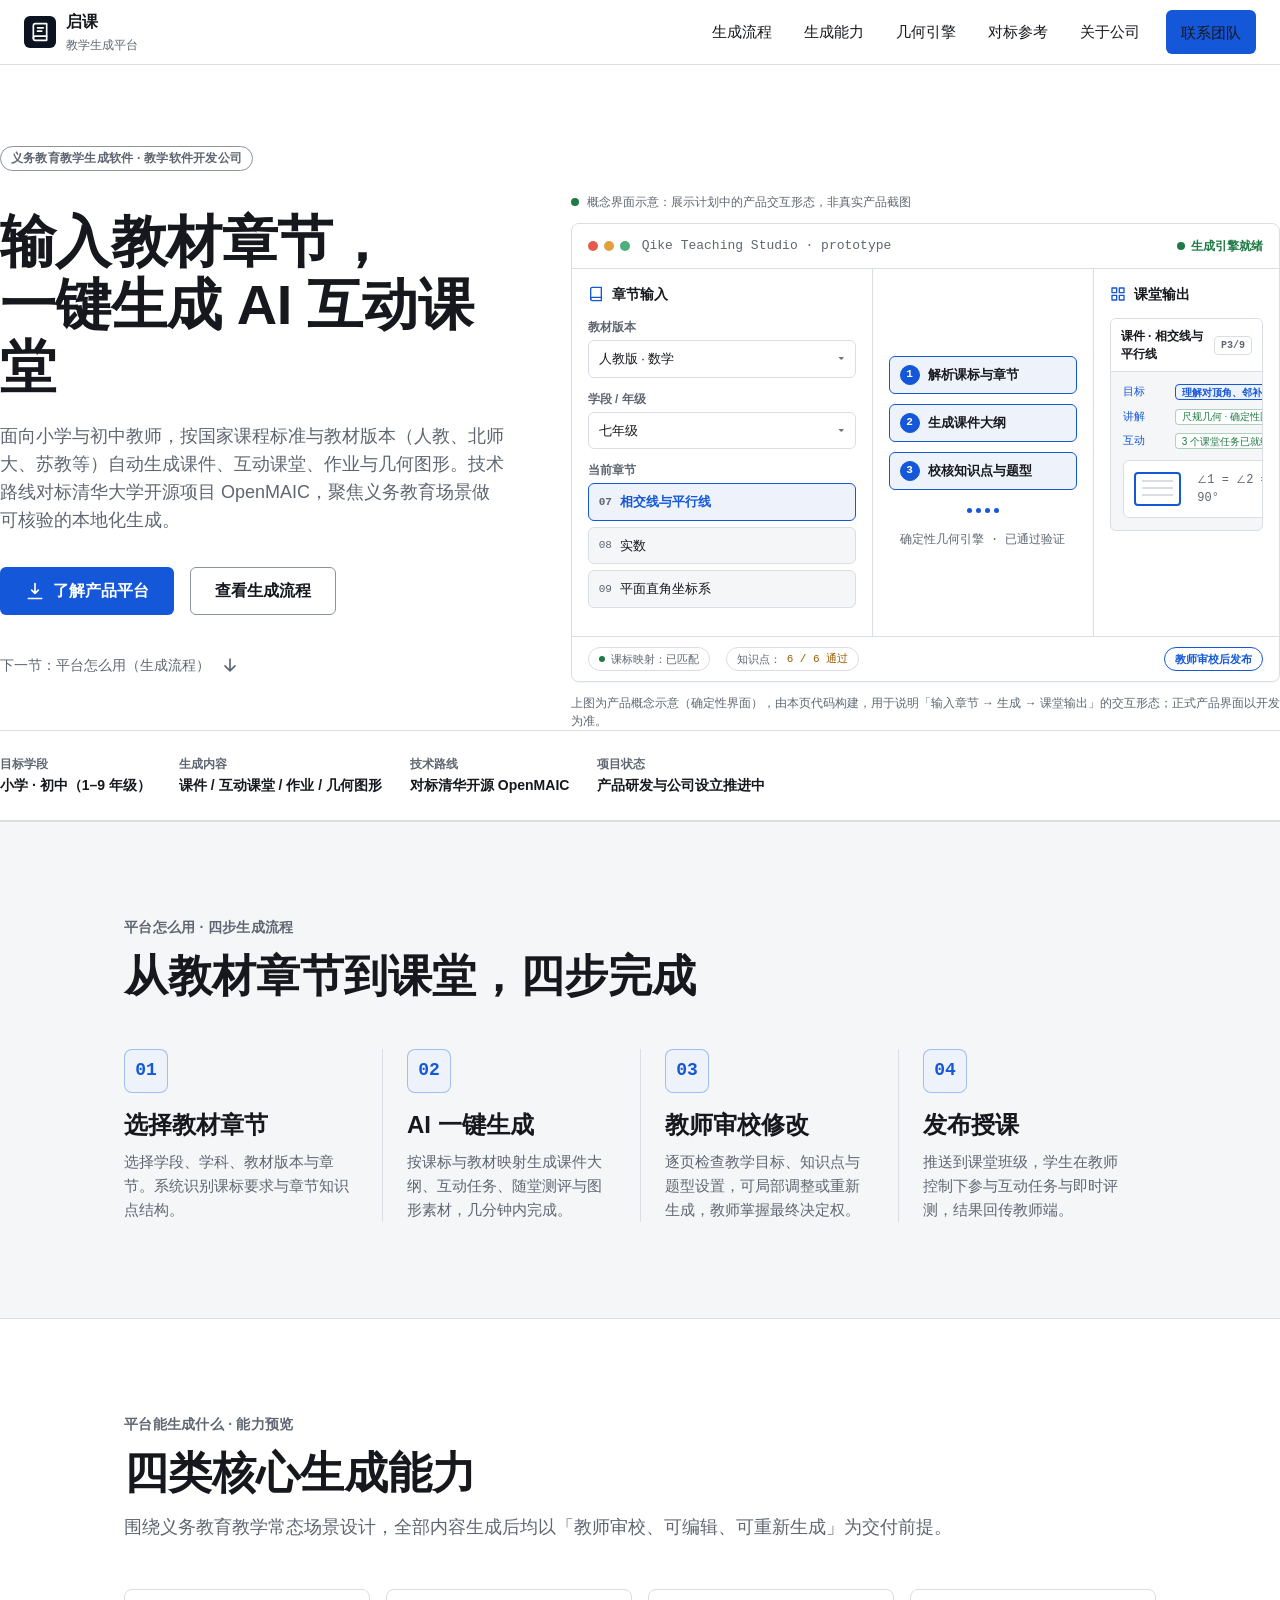
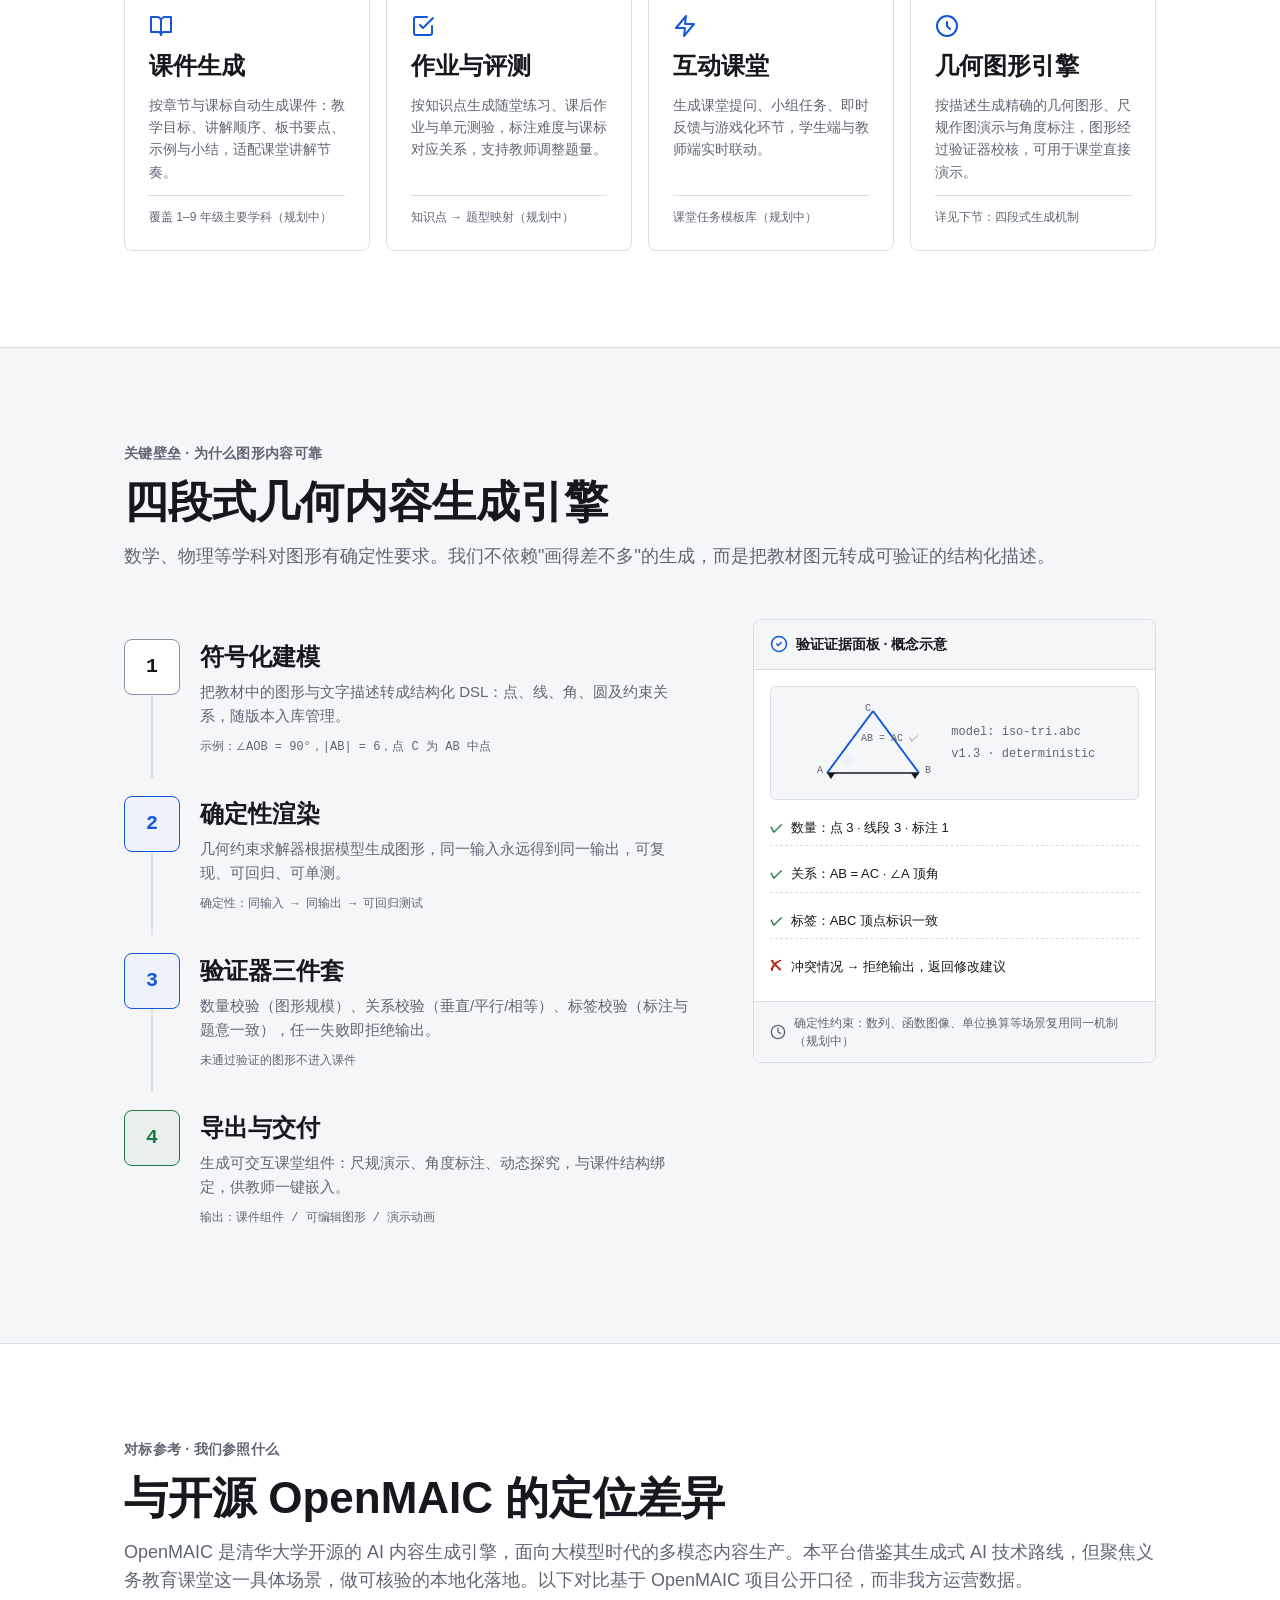
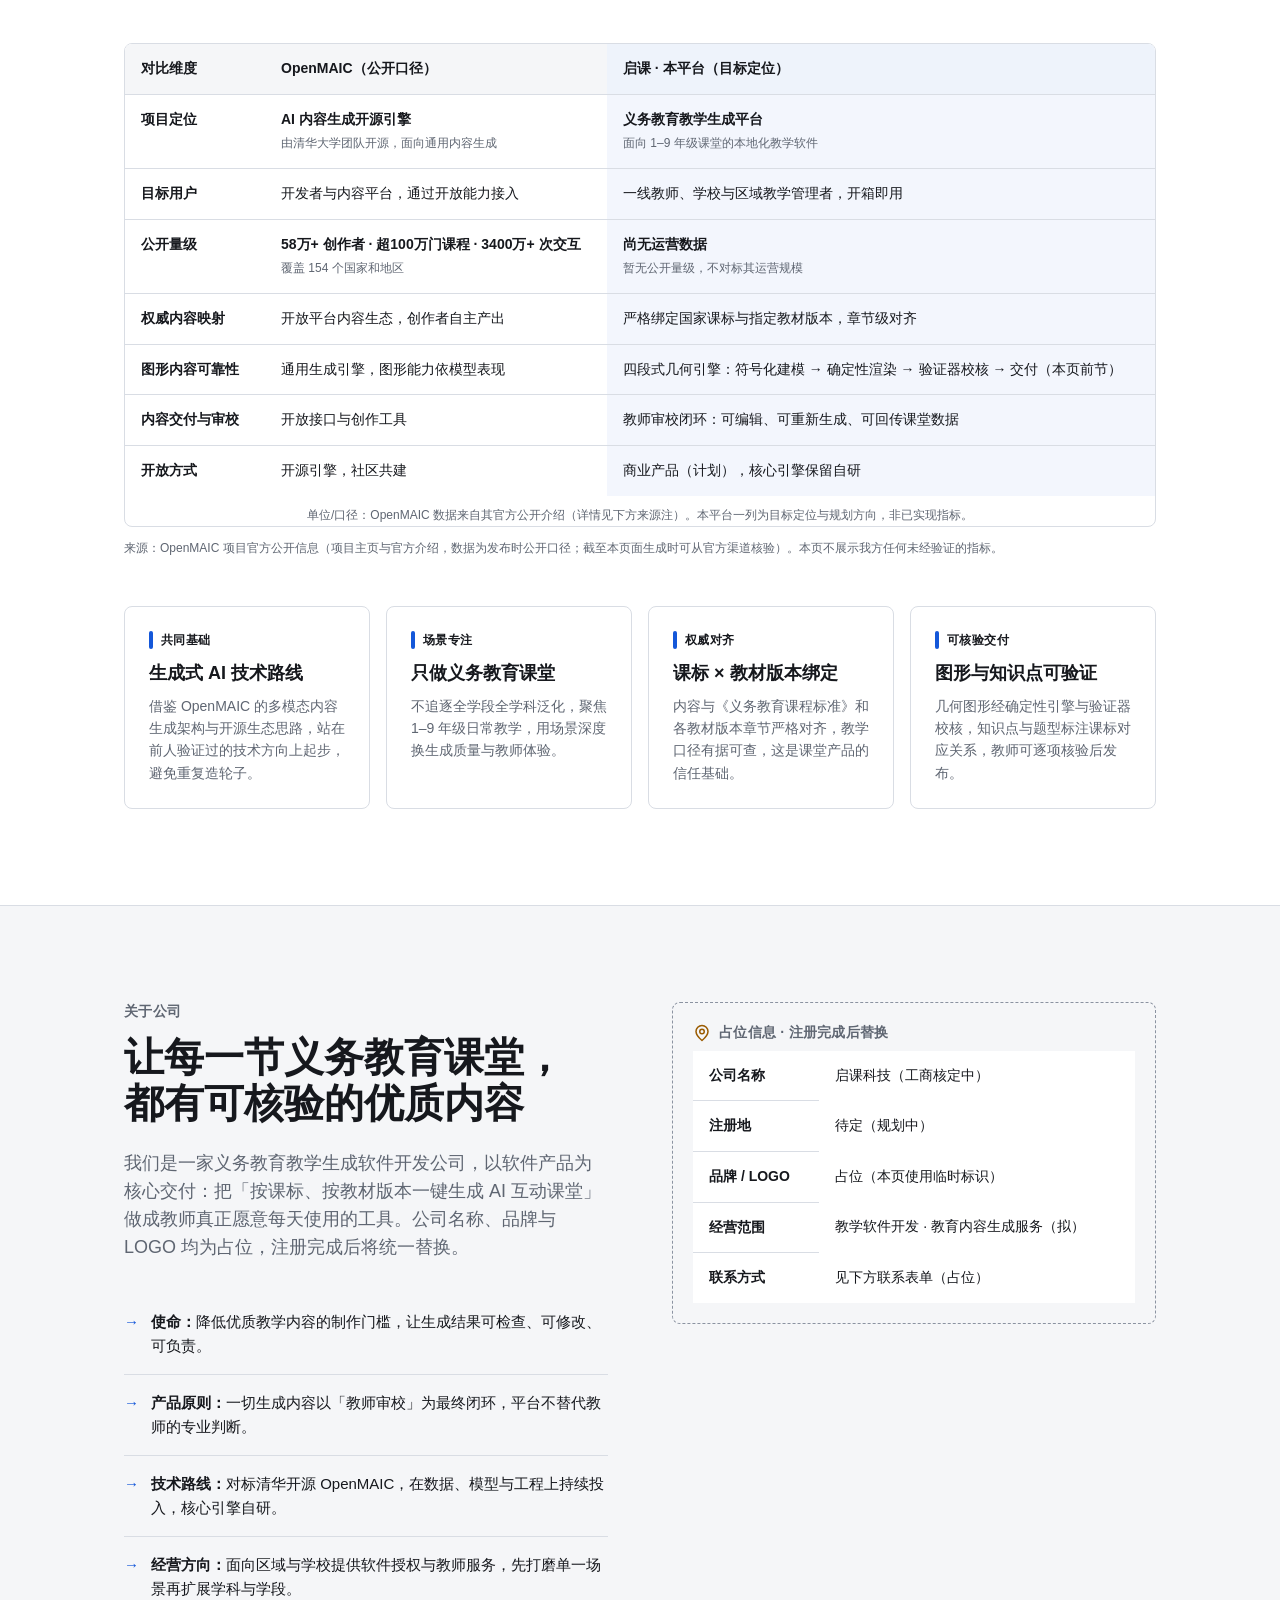
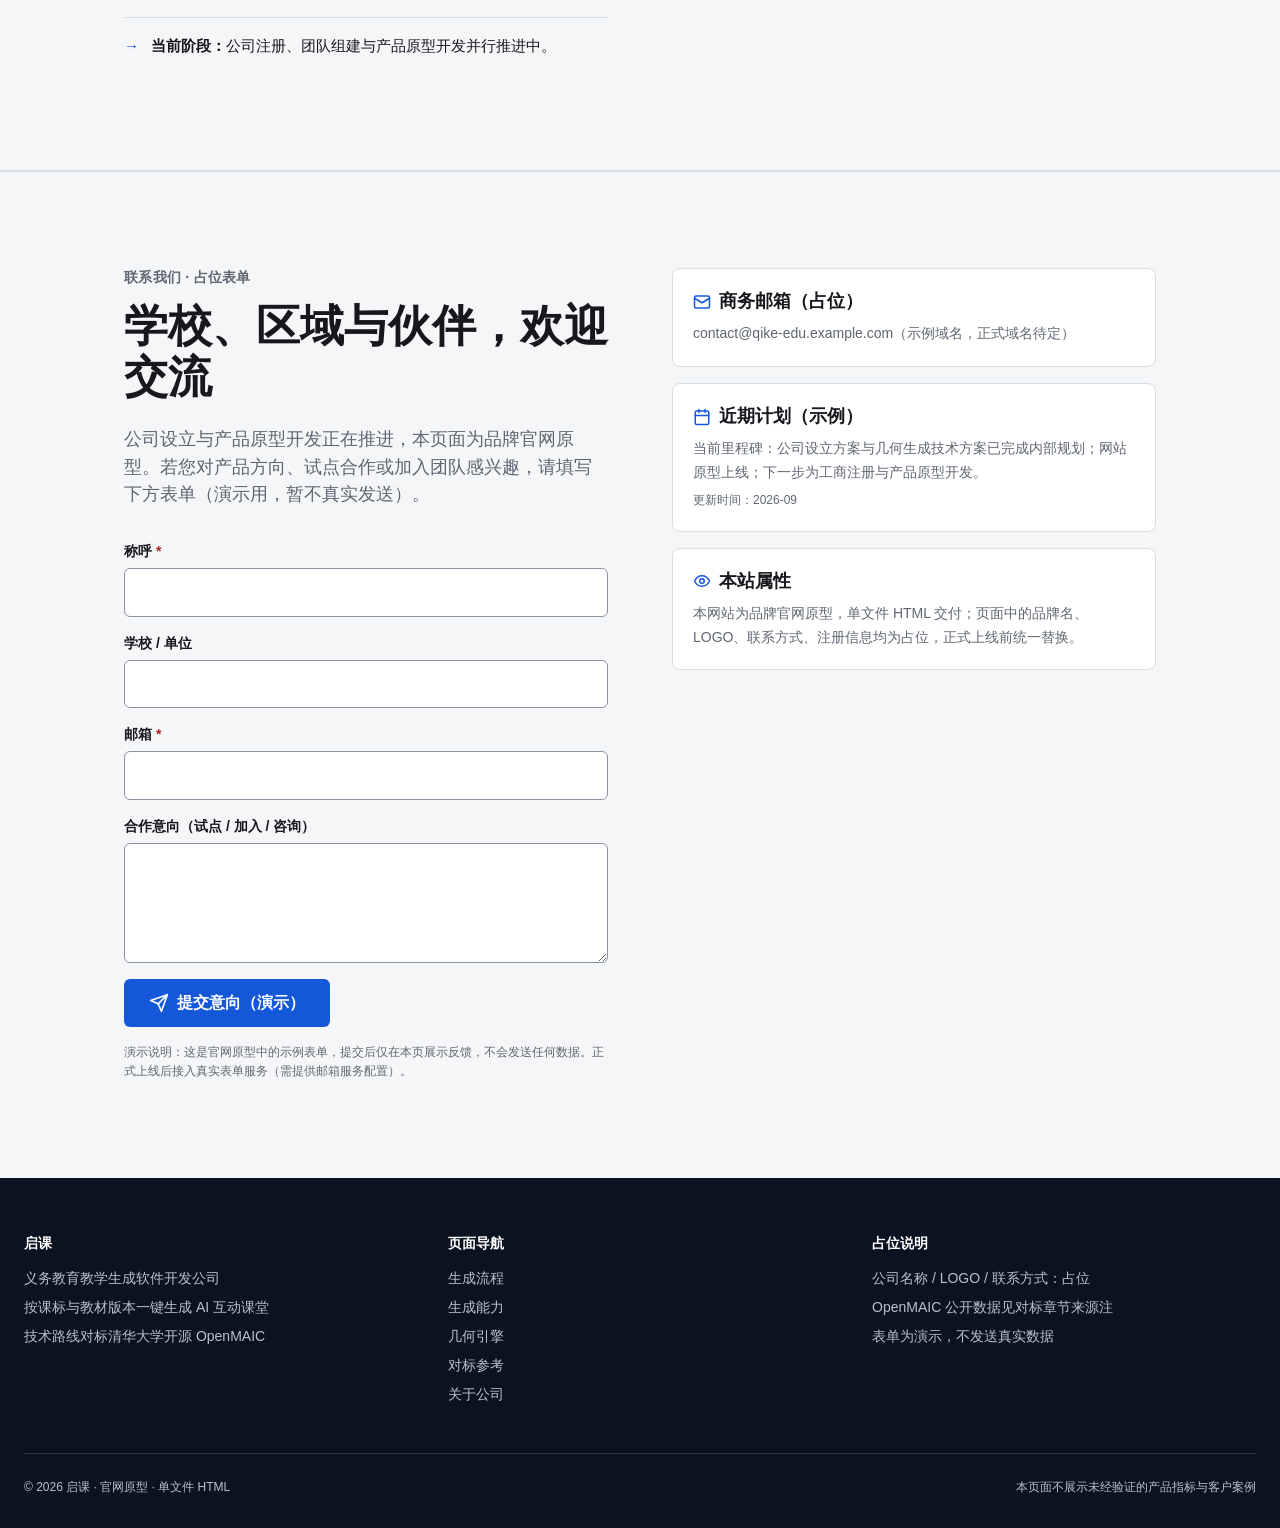
==== commit 58382b42: "Remove pending/preparation wording, refresh single-file homepage" ====
--- a/src/index.html
+++ b/src/index.html
@@ -3,9 +3,9 @@
 <head>
 <meta charset="utf-8">
 <meta name="viewport" content="width=device-width, initial-scale=1">
-<meta name="description" content="面向义务教育阶段的教学生成软件公司（筹备中）：按课标与教材版本一键生成 AI 互动课堂与教学内容，对标清华大学开源 OpenMAIC。本页面为公司品牌官网原型。">
+<meta name="description" content="面向义务教育阶段的教学软件开发公司：按课标与教材版本一键生成 AI 互动课堂与教学内容，对标清华大学开源 OpenMAIC。本页面为公司品牌官网。">
 <link rel="icon" href="[data-uri]">
-<title>启课 · 义务教育教学生成平台（暂定名）</title>
+<title>启课 · 义务教育教学生成平台</title>
 <style>
 /* ============================================================
    科技证据风 · Technology Evidence System
@@ -434,11 +434,11 @@
 <!-- ======================= 导航 ======================= -->
 <header class="site-header">
   <div class="container-wide nav-row">
-    <a class="brand" href="#hero" aria-label="启课（暂定品牌名）首页">
+    <a class="brand" href="#hero" aria-label="启课品牌首页">
       <span class="brand-mark" aria-hidden="true">
         <svg width="20" height="20" viewBox="0 0 24 24" fill="none" stroke="currentColor" stroke-width="2" stroke-linecap="round" stroke-linejoin="round"><path d="M4 19.5A2.5 2.5 0 0 1 6.5 17H20"/><path d="M6.5 2H20v20H6.5A2.5 2.5 0 0 1 4 19.5v-15A2.5 2.5 0 0 1 6.5 2z"/><path d="M9 7h7M9 11h5"/></svg>
       </span>
-      <span>启课<span class="dash">教学生成平台 · 暂定名</span></span>
+      <span>启课<span class="dash">教学生成平台</span></span>
     </a>
     <nav class="nav-links" aria-label="主导航">
       <a href="#workflow">生成流程</a>
@@ -469,7 +469,7 @@
   <div class="container-wide hero-band">
     <div class="hero-grid">
       <div class="hero-copy">
-        <span class="note-tag hero-kicker">义务教育教学生成软件 · 公司筹备中</span>
+        <span class="note-tag hero-kicker">义务教育教学生成软件 · 教学软件开发公司</span>
         <h1 id="hero-title">输入教材章节，<br>一键生成 AI 互动课堂</h1>
         <p class="lead">面向小学与初中教师，按国家课程标准与教材版本（人教、北师大、苏教等）自动生成课件、互动课堂、作业与几何图形。技术路线对标清华大学开源项目 OpenMAIC，聚焦义务教育场景做可核验的本地化生成。</p>
         <div class="hero-actions">
@@ -552,7 +552,7 @@
       <div class="fact-item"><div class="fact-k">目标学段</div><div class="fact-v">小学 · 初中（1–9 年级）</div></div>
       <div class="fact-item"><div class="fact-k">生成内容</div><div class="fact-v">课件 / 互动课堂 / 作业 / 几何图形</div></div>
       <div class="fact-item"><div class="fact-k">技术路线</div><div class="fact-v">对标清华开源 OpenMAIC</div></div>
-      <div class="fact-item"><div class="fact-k">项目状态</div><div class="fact-v">公司筹备中 · 待注册</div></div>
+      <div class="fact-item"><div class="fact-k">项目状态</div><div class="fact-v">产品研发与公司设立推进中</div></div>
     </div>
   </div>
 </section>
@@ -723,7 +723,7 @@
           <tr>
             <th scope="row" class="dim">项目定位</th>
             <td><span class="cmp-name">AI 内容生成开源引擎</span><span class="cmp-tag">由清华大学团队开源，面向通用内容生成</span></td>
-            <td class="col-diff"><span class="cmp-name">义务教育教学生成平台</span><span class="cmp-tag">面向 1–9 年级课堂的本地化产品（筹备中）</span></td>
+            <td class="col-diff"><span class="cmp-name">义务教育教学生成平台</span><span class="cmp-tag">面向 1–9 年级课堂的本地化教学软件</span></td>
           </tr>
           <tr>
             <th scope="row" class="dim">目标用户</th>
@@ -733,7 +733,7 @@
           <tr>
             <th scope="row" class="dim">公开量级</th>
             <td><span class="cmp-name">58万+ 创作者 · 超100万门课程 · 3400万+ 次交互</span><span class="cmp-tag">覆盖 154 个国家和地区</span></td>
-            <td class="col-diff"><span class="cmp-name">尚无运营数据</span><span class="cmp-tag">处于筹备阶段，不对标其量级</span></td>
+            <td class="col-diff"><span class="cmp-name">尚无运营数据</span><span class="cmp-tag">暂无公开量级，不对标其运营规模</span></td>
           </tr>
           <tr>
             <th scope="row" class="dim">权威内容映射</th>
@@ -791,10 +791,10 @@
     <div class="company-grid">
       <div class="company-copy">
         <div class="section-head" style="margin-bottom:24px;">
-          <span class="label">关于公司 · 筹备中</span>
+          <span class="label">关于公司</span>
           <h2 id="company-title" style="font-size:40px;">让每一节义务教育课堂，<br>都有可核验的优质内容</h2>
         </div>
-        <p class="lead">我们计划成立一家义务教育教学生成软件开发公司（名称待定、尚在筹备），以软件产品为核心交付：把「按课标、按教材版本一键生成 AI 互动课堂」做成教师真正愿意每天使用的工具。公司名称、品牌与 LOGO 均为占位，注册完成后将统一替换。</p>
+        <p class="lead">我们是一家义务教育教学生成软件开发公司，以软件产品为核心交付：把「按课标、按教材版本一键生成 AI 互动课堂」做成教师真正愿意每天使用的工具。公司名称、品牌与 LOGO 均为占位，注册完成后将统一替换。</p>
         <ul class="pill-list">
           <li><span class="mark" aria-hidden="true">→</span><span><b>使命：</b>降低优质教学内容的制作门槛，让生成结果可检查、可修改、可负责。</span></li>
           <li><span class="mark" aria-hidden="true">→</span><span><b>产品原则：</b>一切生成内容以「教师审校」为最终闭环，平台不替代教师的专业判断。</span></li>
@@ -808,7 +808,7 @@
           <span class="label"><svg class="icon" viewBox="0 0 24 24" fill="none" stroke="currentColor" stroke-width="2" stroke-linecap="round" stroke-linejoin="round" aria-hidden="true"><circle cx="12" cy="10" r="3"/><path d="M12 2a8 8 0 0 0-8 8c0 5.25 8 12 8 12s8-6.75 8-12a8 8 0 0 0-8-8z"/></svg>占位信息 · 注册完成后替换</span>
           <table class="compare" style="min-width:0;border:none;">
             <tbody>
-              <tr><th scope="row" class="dim" style="background:transparent;">公司名称</th><td style="border:none;">启课科技（暂定名，待工商核定）</td></tr>
+              <tr><th scope="row" class="dim" style="background:transparent;">公司名称</th><td style="border:none;">启课科技（工商核定中）</td></tr>
               <tr><th scope="row" class="dim" style="background:transparent;">注册地</th><td style="border:none;">待定（规划中）</td></tr>
               <tr><th scope="row" class="dim" style="background:transparent;">品牌 / LOGO</th><td style="border:none;">占位（本页使用临时标识）</td></tr>
               <tr><th scope="row" class="dim" style="background:transparent;">经营范围</th><td style="border:none;">教学软件开发 · 教育内容生成服务（拟）</td></tr>
@@ -830,7 +830,7 @@
           <span class="label">联系我们 · 占位表单</span>
           <h2 id="contact-title">学校、区域与伙伴，欢迎交流</h2>
         </div>
-        <p class="lead" style="margin-bottom:32px;">公司尚在筹备阶段，本页面为品牌官网原型。若您对产品方向、试点合作或加入团队感兴趣，请填写下方表单（演示用，暂不真实发送）。</p>
+        <p class="lead" style="margin-bottom:32px;">公司设立与产品原型开发正在推进，本页面为品牌官网原型。若您对产品方向、试点合作或加入团队感兴趣，请填写下方表单（演示用，暂不真实发送）。</p>
         <form class="form" id="contact-form" novalidate>
           <div class="f-group">
             <label for="cf-name">称呼 <span class="req" aria-hidden="true">*</span></label>
@@ -866,12 +866,12 @@
           <p>contact@qike-edu.example.com（示例域名，正式域名待定）</p>
         </div>
         <div class="contact-card">
-          <h4><svg class="icon" viewBox="0 0 24 24" fill="none" stroke="currentColor" stroke-width="2" stroke-linecap="round" stroke-linejoin="round" aria-hidden="true"><circle cx="12" cy="12" r="10"/><path d="M12 6v6l4 2"/></svg>筹备进度（示例）</h4>
+          <h4><svg class="icon" viewBox="0 0 24 24" fill="none" stroke="currentColor" stroke-width="2" stroke-linecap="round" stroke-linejoin="round" aria-hidden="true"><rect x="3" y="4" width="18" height="18" rx="2"/><path d="M16 2v4M8 2v4M3 10h18"/></svg>近期计划（示例）</h4>
           <p>当前里程碑：公司设立方案与几何生成技术方案已完成内部规划；网站原型上线；下一步为工商注册与产品原型开发。<span class="footnote" style="display:block;margin-top:6px;">更新时间：2026-09</span></p>
         </div>
         <div class="contact-card">
           <h4><svg class="icon" viewBox="0 0 24 24" fill="none" stroke="currentColor" stroke-width="2" stroke-linecap="round" stroke-linejoin="round" aria-hidden="true"><path d="M2 12s3.5-7 10-7 10 7 10 7-3.5 7-10 7-10-7-10-7z"/><circle cx="12" cy="12" r="3"/></svg>本站属性</h4>
-          <p>本网站为筹备期品牌官网原型，单文件 HTML 交付；页面中的品牌名、LOGO、联系方式、注册信息均为占位，正式上线前统一替换。</p>
+          <p>本网站为品牌官网原型，单文件 HTML 交付；页面中的品牌名、LOGO、联系方式、注册信息均为占位，正式上线前统一替换。</p>
         </div>
       </div>
     </div>
@@ -884,9 +884,9 @@
   <div class="container-wide">
     <div class="f-grid">
       <div>
-        <h4>启课（暂定名）</h4>
+<h4>启课</h4>
         <ul>
-          <li>义务教育教学生成软件开发公司（筹备中）</li>
+          <li>义务教育教学生成软件开发公司</li>
           <li>按课标与教材版本一键生成 AI 互动课堂</li>
           <li>技术路线对标清华大学开源 OpenMAIC</li>
         </ul>
@@ -911,7 +911,7 @@
       </div>
     </div>
     <div class="f-bottom">
-      <span>© 2026 启课（暂定名）· 筹备期官网原型 · 单文件 HTML</span>
+      <span>© 2026 启课 · 官网原型 · 单文件 HTML</span>
       <span>本页面不展示未经验证的产品指标与客户案例</span>
     </div>
   </div>
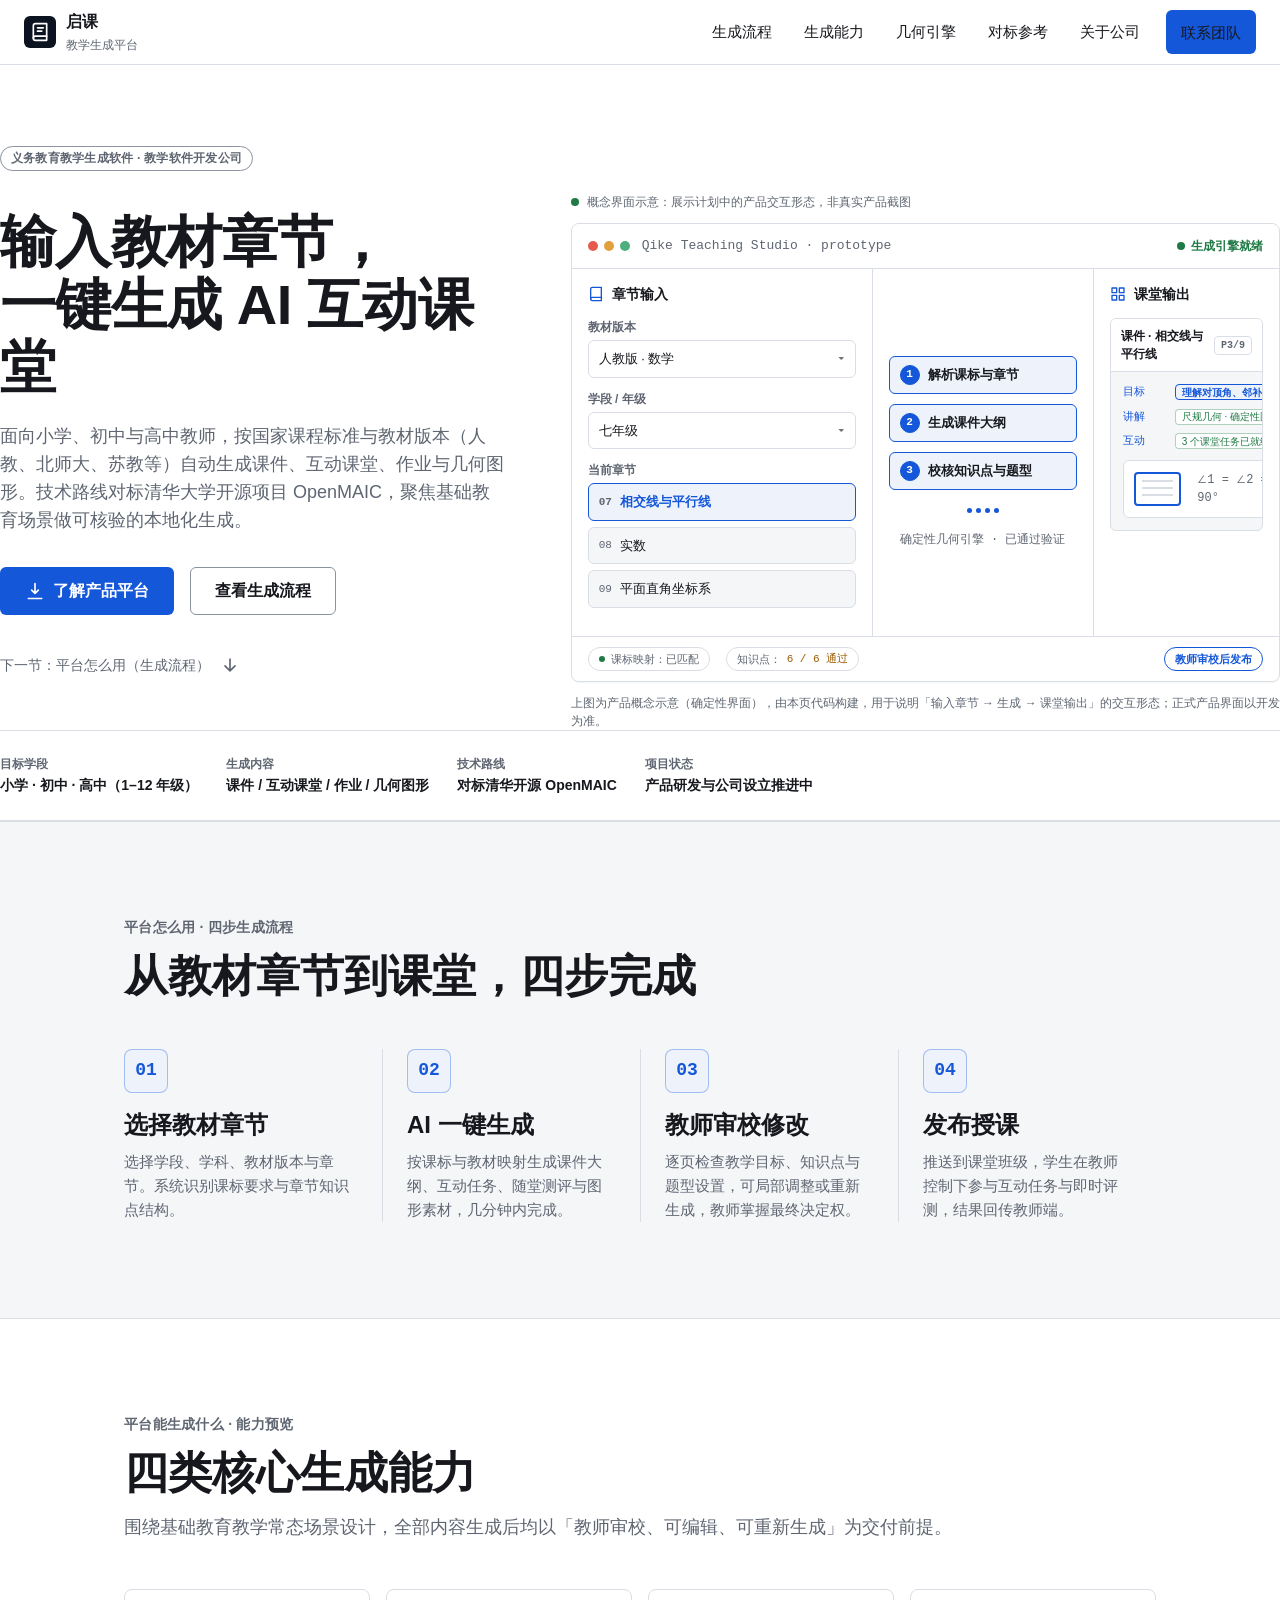
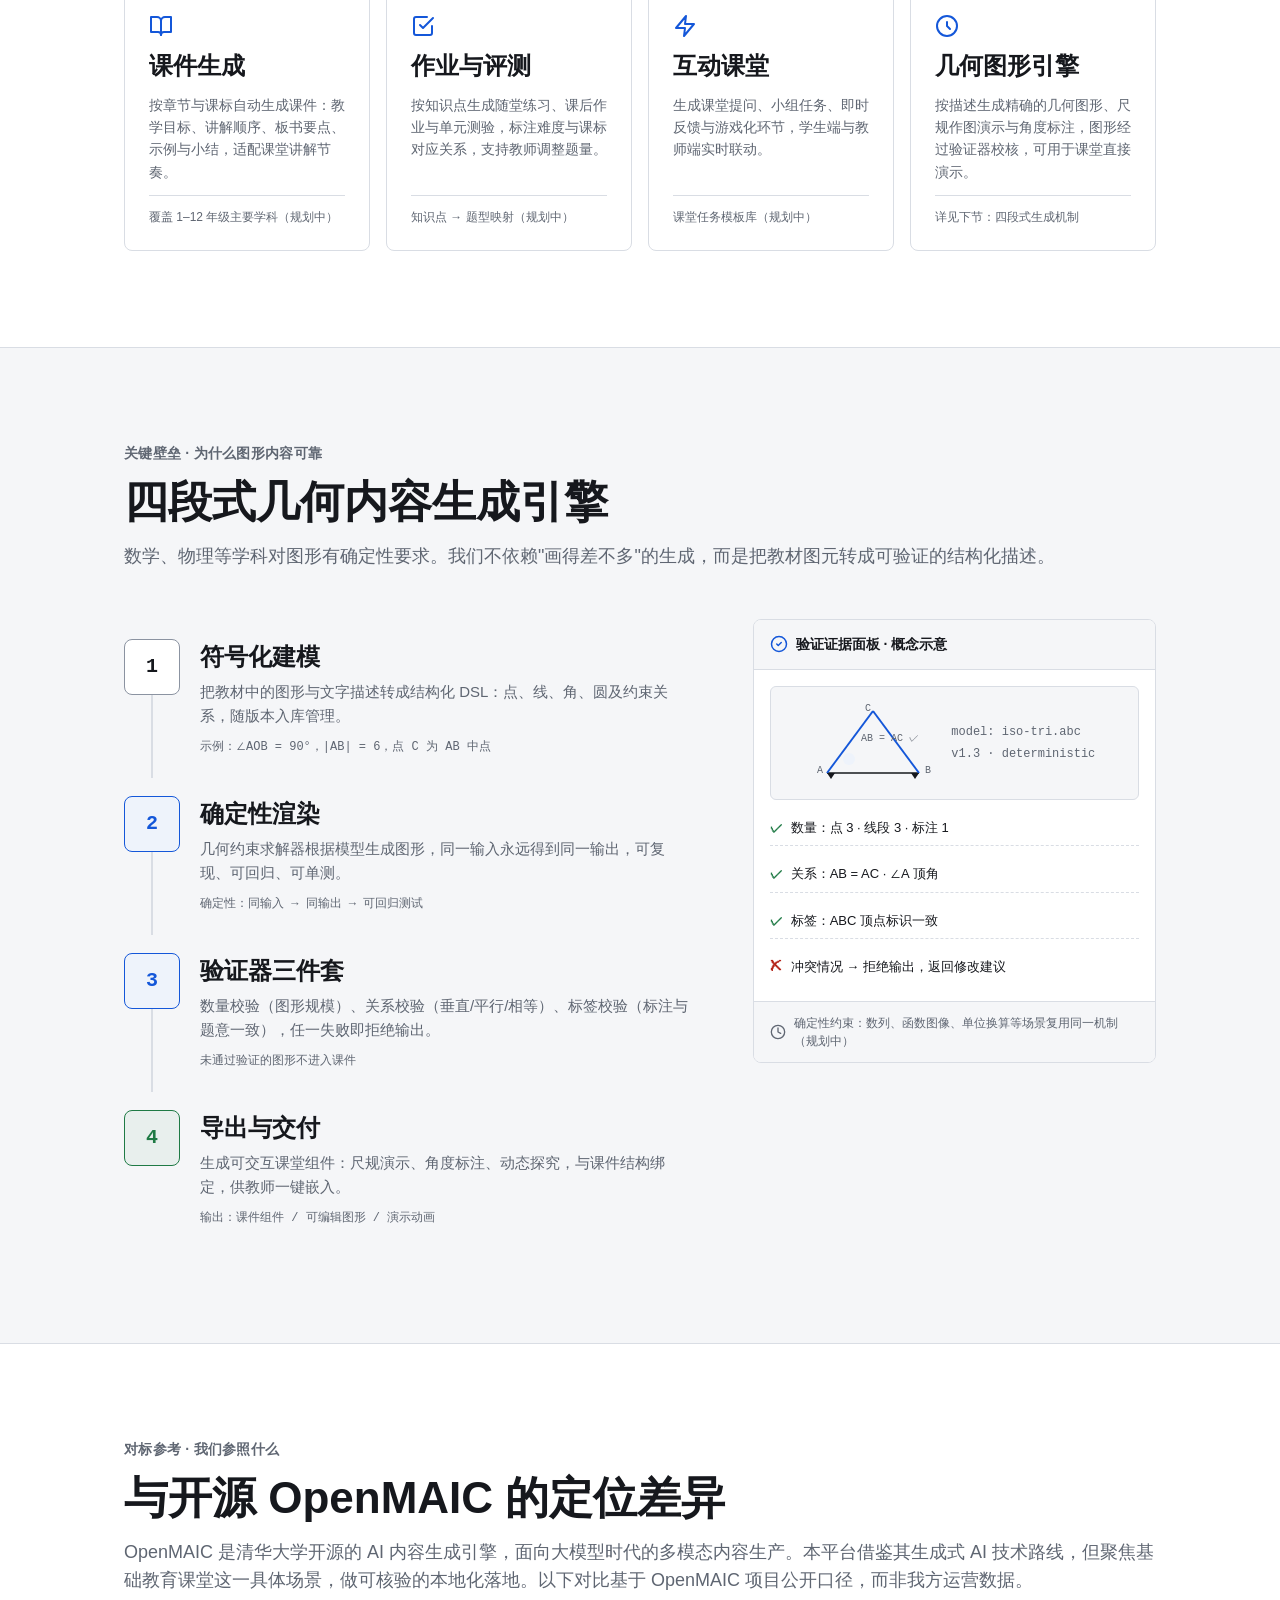
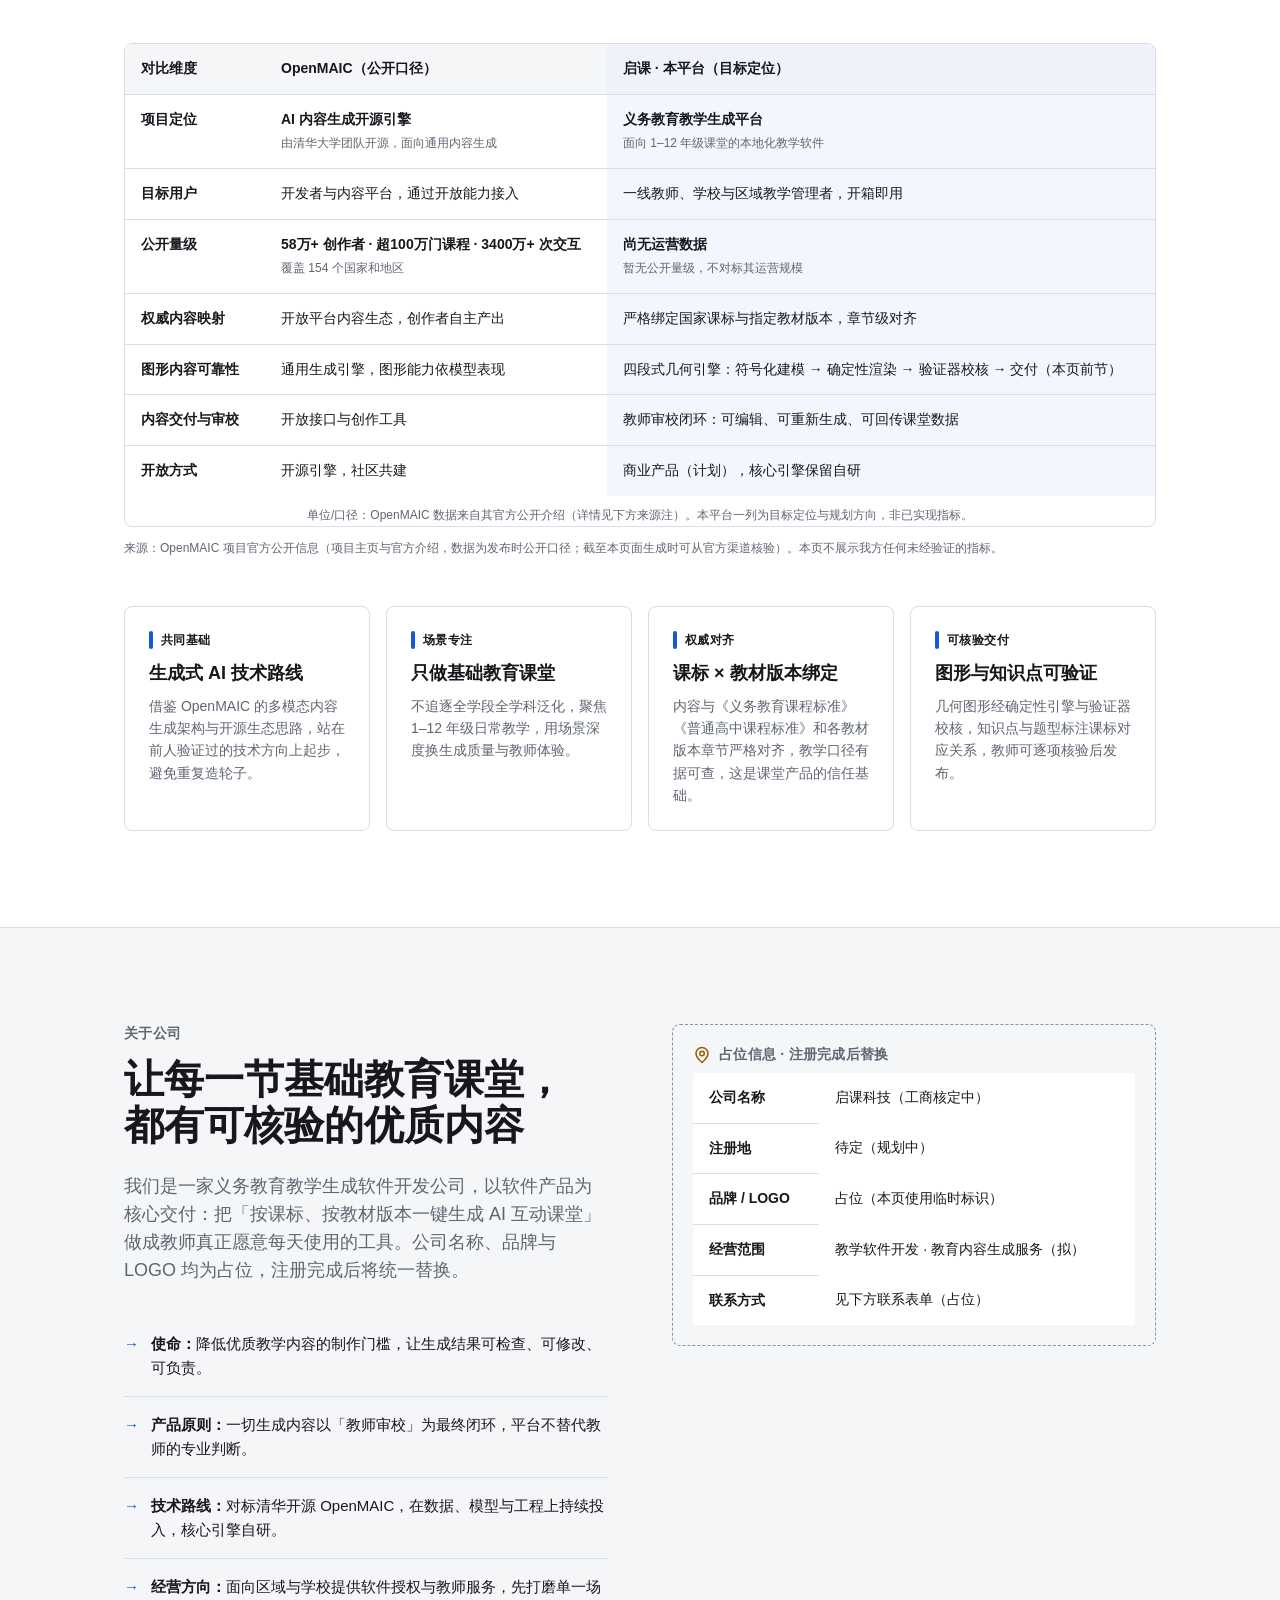
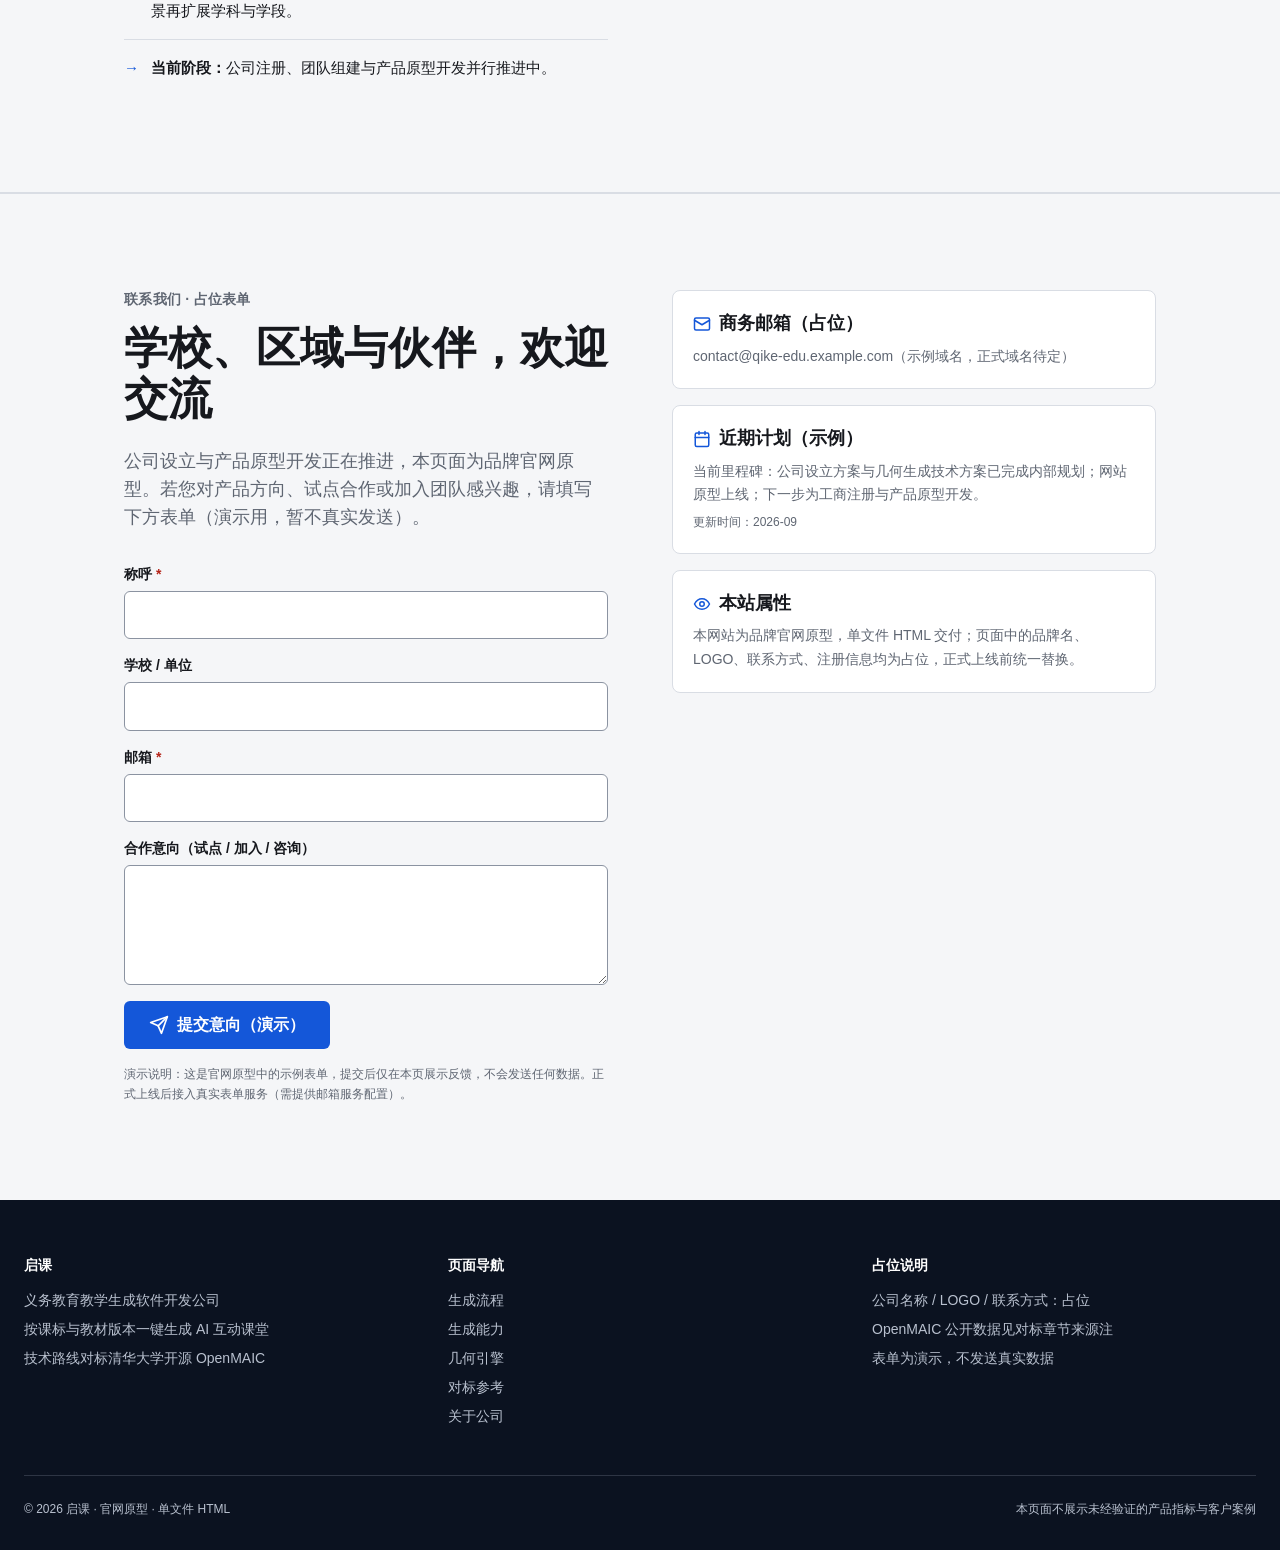
==== commit b0bf2798: "Extend grade coverage to 1-12 (add high school)" ====
--- a/src/index.html
+++ b/src/index.html
@@ -3,7 +3,7 @@
 <head>
 <meta charset="utf-8">
 <meta name="viewport" content="width=device-width, initial-scale=1">
-<meta name="description" content="面向义务教育阶段的教学软件开发公司：按课标与教材版本一键生成 AI 互动课堂与教学内容，对标清华大学开源 OpenMAIC。本页面为公司品牌官网。">
+<meta name="description" content="面向基础教育阶段的教学软件开发公司：覆盖小学至高中，按课标与教材版本一键生成 AI 互动课堂与教学内容，对标清华大学开源 OpenMAIC。本页面为公司品牌官网。">
 <link rel="icon" href="[data-uri]">
 <title>启课 · 义务教育教学生成平台</title>
 <style>
@@ -471,7 +471,7 @@
       <div class="hero-copy">
         <span class="note-tag hero-kicker">义务教育教学生成软件 · 教学软件开发公司</span>
         <h1 id="hero-title">输入教材章节，<br>一键生成 AI 互动课堂</h1>
-        <p class="lead">面向小学与初中教师，按国家课程标准与教材版本（人教、北师大、苏教等）自动生成课件、互动课堂、作业与几何图形。技术路线对标清华大学开源项目 OpenMAIC，聚焦义务教育场景做可核验的本地化生成。</p>
+        <p class="lead">面向小学、初中与高中教师，按国家课程标准与教材版本（人教、北师大、苏教等）自动生成课件、互动课堂、作业与几何图形。技术路线对标清华大学开源项目 OpenMAIC，聚焦基础教育场景做可核验的本地化生成。</p>
         <div class="hero-actions">
           <a class="btn btn-primary" href="#capabilities">
             <svg class="icon" viewBox="0 0 24 24" fill="none" stroke="currentColor" stroke-width="2" stroke-linecap="round" stroke-linejoin="round" aria-hidden="true"><path d="M12 3v12m0 0l-4-4m4 4l4-4"/><path d="M4 21h16"/></svg>
@@ -549,7 +549,7 @@
       </div>
     </div>
     <div class="hero-facts">
-      <div class="fact-item"><div class="fact-k">目标学段</div><div class="fact-v">小学 · 初中（1–9 年级）</div></div>
+      <div class="fact-item"><div class="fact-k">目标学段</div><div class="fact-v">小学 · 初中 · 高中（1–12 年级）</div></div>
       <div class="fact-item"><div class="fact-k">生成内容</div><div class="fact-v">课件 / 互动课堂 / 作业 / 几何图形</div></div>
       <div class="fact-item"><div class="fact-k">技术路线</div><div class="fact-v">对标清华开源 OpenMAIC</div></div>
       <div class="fact-item"><div class="fact-k">项目状态</div><div class="fact-v">产品研发与公司设立推进中</div></div>
@@ -595,14 +595,14 @@
     <div class="section-head">
       <span class="label">平台能生成什么 · 能力预览</span>
       <h2 id="cap-title">四类核心生成能力</h2>
-      <p class="lead" style="margin-top:16px;">围绕义务教育教学常态场景设计，全部内容生成后均以「教师审校、可编辑、可重新生成」为交付前提。</p>
+      <p class="lead" style="margin-top:16px;">围绕基础教育教学常态场景设计，全部内容生成后均以「教师审校、可编辑、可重新生成」为交付前提。</p>
     </div>
     <div class="cards">
       <article class="card">
         <svg class="icon" viewBox="0 0 24 24" fill="none" stroke="currentColor" stroke-width="2" stroke-linecap="round" stroke-linejoin="round" aria-hidden="true"><path d="M2 3h6a4 4 0 0 1 4 4v14a3 3 0 0 0-3-3H2z"/><path d="M22 3h-6a4 4 0 0 0-4 4v14a3 3 0 0 1 3-3h7z"/></svg>
         <h3>课件生成</h3>
         <p>按章节与课标自动生成课件：教学目标、讲解顺序、板书要点、示例与小结，适配课堂讲解节奏。</p>
-        <div class="card-meta">覆盖 1–9 年级主要学科（规划中）</div>
+        <div class="card-meta">覆盖 1–12 年级主要学科（规划中）</div>
       </article>
       <article class="card">
         <svg class="icon" viewBox="0 0 24 24" fill="none" stroke="currentColor" stroke-width="2" stroke-linecap="round" stroke-linejoin="round" aria-hidden="true"><path d="M9 11l3 3L22 4"/><path d="M21 12v7a2 2 0 0 1-2 2H5a2 2 0 0 1-2-2V5a2 2 0 0 1 2-2h11"/></svg>
@@ -707,7 +707,7 @@
     <div class="section-head">
       <span class="label">对标参考 · 我们参照什么</span>
       <h2 id="bench-title">与开源 OpenMAIC 的定位差异</h2>
-      <p class="lead" style="margin-top:16px;">OpenMAIC 是清华大学开源的 AI 内容生成引擎，面向大模型时代的多模态内容生产。本平台借鉴其生成式 AI 技术路线，但聚焦义务教育课堂这一具体场景，做可核验的本地化落地。以下对比基于 OpenMAIC 项目公开口径，而非我方运营数据。</p>
+      <p class="lead" style="margin-top:16px;">OpenMAIC 是清华大学开源的 AI 内容生成引擎，面向大模型时代的多模态内容生产。本平台借鉴其生成式 AI 技术路线，但聚焦基础教育课堂这一具体场景，做可核验的本地化落地。以下对比基于 OpenMAIC 项目公开口径，而非我方运营数据。</p>
     </div>
     <div class="compare-wrap" tabindex="0" aria-label="OpenMAIC 与本平台对比表，可横向滚动">
       <table class="compare">
@@ -723,7 +723,7 @@
           <tr>
             <th scope="row" class="dim">项目定位</th>
             <td><span class="cmp-name">AI 内容生成开源引擎</span><span class="cmp-tag">由清华大学团队开源，面向通用内容生成</span></td>
-            <td class="col-diff"><span class="cmp-name">义务教育教学生成平台</span><span class="cmp-tag">面向 1–9 年级课堂的本地化教学软件</span></td>
+            <td class="col-diff"><span class="cmp-name">义务教育教学生成平台</span><span class="cmp-tag">面向 1–12 年级课堂的本地化教学软件</span></td>
           </tr>
           <tr>
             <th scope="row" class="dim">目标用户</th>
@@ -768,13 +768,13 @@
       </div>
       <div class="diff-card">
         <span class="diff-k"><span class="bar" aria-hidden="true"></span>场景专注</span>
-        <h4>只做义务教育课堂</h4>
-        <p>不追逐全学段全学科泛化，聚焦 1–9 年级日常教学，用场景深度换生成质量与教师体验。</p>
+        <h4>只做基础教育课堂</h4>
+        <p>不追逐全学段全学科泛化，聚焦 1–12 年级日常教学，用场景深度换生成质量与教师体验。</p>
       </div>
       <div class="diff-card">
         <span class="diff-k"><span class="bar" aria-hidden="true"></span>权威对齐</span>
         <h4>课标 × 教材版本绑定</h4>
-        <p>内容与《义务教育课程标准》和各教材版本章节严格对齐，教学口径有据可查，这是课堂产品的信任基础。</p>
+        <p>内容与《义务教育课程标准》《普通高中课程标准》和各教材版本章节严格对齐，教学口径有据可查，这是课堂产品的信任基础。</p>
       </div>
       <div class="diff-card">
         <span class="diff-k"><span class="bar" aria-hidden="true"></span>可核验交付</span>
@@ -792,7 +792,7 @@
       <div class="company-copy">
         <div class="section-head" style="margin-bottom:24px;">
           <span class="label">关于公司</span>
-          <h2 id="company-title" style="font-size:40px;">让每一节义务教育课堂，<br>都有可核验的优质内容</h2>
+          <h2 id="company-title" style="font-size:40px;">让每一节基础教育课堂，<br>都有可核验的优质内容</h2>
         </div>
         <p class="lead">我们是一家义务教育教学生成软件开发公司，以软件产品为核心交付：把「按课标、按教材版本一键生成 AI 互动课堂」做成教师真正愿意每天使用的工具。公司名称、品牌与 LOGO 均为占位，注册完成后将统一替换。</p>
         <ul class="pill-list">
